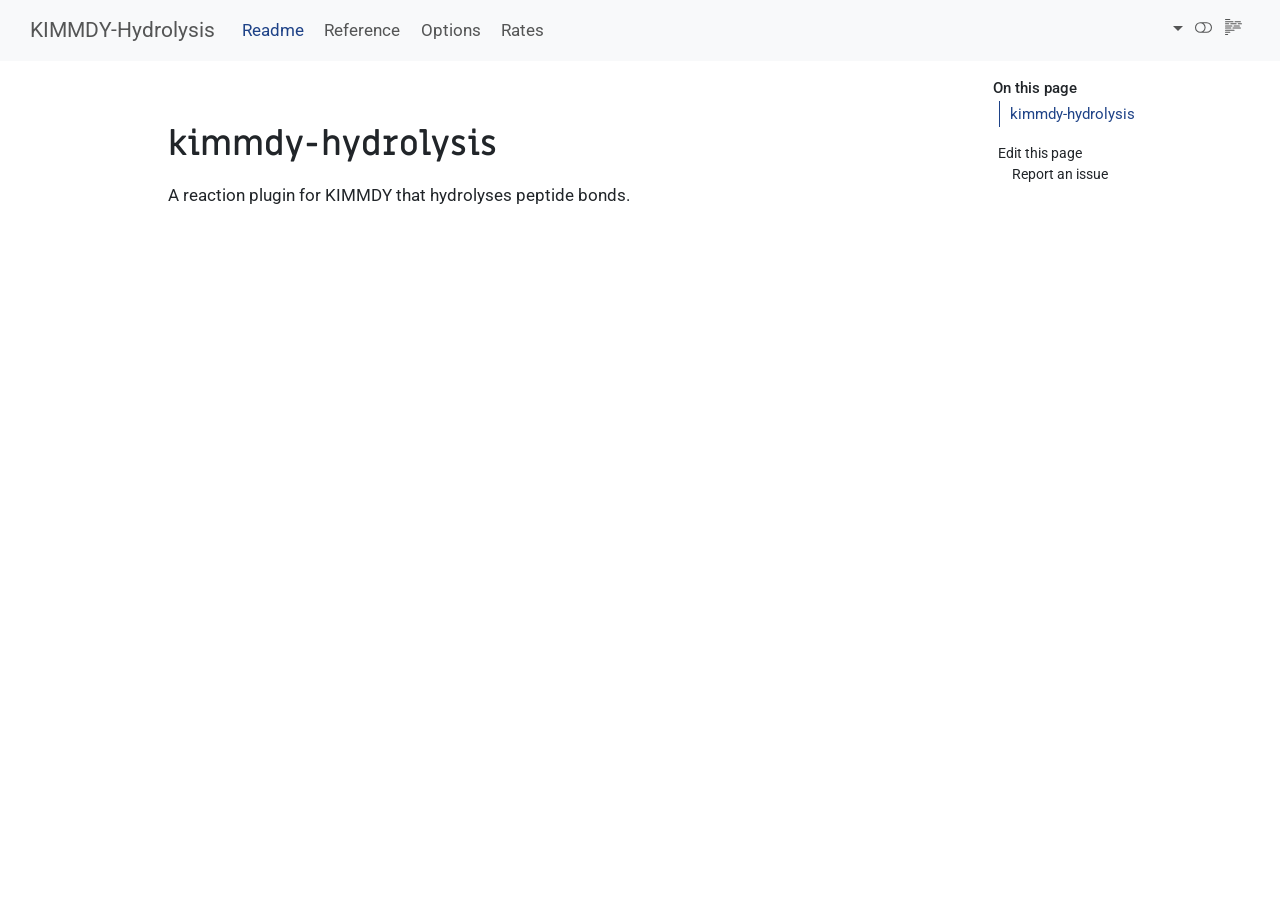
==== docs/index.html @ 0c81fad1 "pypi setup" ====
<!DOCTYPE html>
<html xmlns="http://www.w3.org/1999/xhtml" lang="en" xml:lang="en"><head>

<meta charset="utf-8">
<meta name="generator" content="quarto-1.6.40">

<meta name="viewport" content="width=device-width, initial-scale=1.0, user-scalable=yes">


<title>KIMMDY-Hydrolysis</title>
<style>
code{white-space: pre-wrap;}
span.smallcaps{font-variant: small-caps;}
div.columns{display: flex; gap: min(4vw, 1.5em);}
div.column{flex: auto; overflow-x: auto;}
div.hanging-indent{margin-left: 1.5em; text-indent: -1.5em;}
ul.task-list{list-style: none;}
ul.task-list li input[type="checkbox"] {
  width: 0.8em;
  margin: 0 0.8em 0.2em -1em; /* quarto-specific, see https://github.com/quarto-dev/quarto-cli/issues/4556 */ 
  vertical-align: middle;
}
</style>


<script src="site_libs/quarto-nav/quarto-nav.js"></script>
<script src="site_libs/quarto-nav/headroom.min.js"></script>
<script src="site_libs/clipboard/clipboard.min.js"></script>
<script src="site_libs/quarto-search/autocomplete.umd.js"></script>
<script src="site_libs/quarto-search/fuse.min.js"></script>
<script src="site_libs/quarto-search/quarto-search.js"></script>
<meta name="quarto:offset" content="./">
<script src="site_libs/quarto-html/quarto.js"></script>
<script src="site_libs/quarto-html/popper.min.js"></script>
<script src="site_libs/quarto-html/tippy.umd.min.js"></script>
<script src="site_libs/quarto-html/anchor.min.js"></script>
<link href="site_libs/quarto-html/tippy.css" rel="stylesheet">
<link href="site_libs/quarto-html/quarto-syntax-highlighting-a431cea1ffaaabcd90937e29fb45e5e3.css" rel="stylesheet" class="quarto-color-scheme" id="quarto-text-highlighting-styles">
<link href="site_libs/quarto-html/quarto-syntax-highlighting-dark-ce50903b3b6785dcce4eeea31421b3d7.css" rel="prefetch" class="quarto-color-scheme quarto-color-alternate" id="quarto-text-highlighting-styles">
<script src="site_libs/bootstrap/bootstrap.min.js"></script>
<link href="site_libs/bootstrap/bootstrap-icons.css" rel="stylesheet">
<link href="site_libs/bootstrap/bootstrap-7d01740909c13c6217a87009a251226c.min.css" rel="stylesheet" append-hash="true" class="quarto-color-scheme" id="quarto-bootstrap" data-mode="light">
<link href="site_libs/bootstrap/bootstrap-dark-aaa499893ec24c1a8121fe29cf95b024.min.css" rel="prefetch" append-hash="true" class="quarto-color-scheme quarto-color-alternate" id="quarto-bootstrap" data-mode="dark">
<script id="quarto-search-options" type="application/json">{
  "location": "navbar",
  "copy-button": false,
  "collapse-after": 3,
  "panel-placement": "end",
  "type": "overlay",
  "limit": 50,
  "keyboard-shortcut": [
    "f",
    "/",
    "s"
  ],
  "show-item-context": false,
  "language": {
    "search-no-results-text": "No results",
    "search-matching-documents-text": "matching documents",
    "search-copy-link-title": "Copy link to search",
    "search-hide-matches-text": "Hide additional matches",
    "search-more-match-text": "more match in this document",
    "search-more-matches-text": "more matches in this document",
    "search-clear-button-title": "Clear",
    "search-text-placeholder": "",
    "search-detached-cancel-button-title": "Cancel",
    "search-submit-button-title": "Submit",
    "search-label": "Search"
  }
}</script>


</head>

<body class="nav-fixed">

<div id="quarto-search-results"></div>
  <header id="quarto-header" class="headroom fixed-top">
    <nav class="navbar navbar-expand-lg " data-bs-theme="dark">
      <div class="navbar-container container-fluid">
      <div class="navbar-brand-container mx-auto">
    <a class="navbar-brand" href="./index.html">
    <span class="navbar-title">KIMMDY-Hydrolysis</span>
    </a>
  </div>
            <div id="quarto-search" class="" title="Search"></div>
          <button class="navbar-toggler" type="button" data-bs-toggle="collapse" data-bs-target="#navbarCollapse" aria-controls="navbarCollapse" role="menu" aria-expanded="false" aria-label="Toggle navigation" onclick="if (window.quartoToggleHeadroom) { window.quartoToggleHeadroom(); }">
  <span class="navbar-toggler-icon"></span>
</button>
          <div class="collapse navbar-collapse" id="navbarCollapse">
            <ul class="navbar-nav navbar-nav-scroll me-auto">
  <li class="nav-item">
    <a class="nav-link active" href="./index.html" aria-current="page"> 
<span class="menu-text">Readme</span></a>
  </li>  
  <li class="nav-item">
    <a class="nav-link" href="./_reference/index.html"> 
<span class="menu-text">Reference</span></a>
  </li>  
  <li class="nav-item">
    <a class="nav-link" href="./config.html"> 
<span class="menu-text">Options</span></a>
  </li>  
  <li class="nav-item">
    <a class="nav-link" href="./rates.html"> 
<span class="menu-text">Rates</span></a>
  </li>  
</ul>
          </div> <!-- /navcollapse -->
            <div class="quarto-navbar-tools tools-wide">
    <div class="dropdown">
      <a href="" title="" id="quarto-navigation-tool-dropdown-0" class="quarto-navigation-tool dropdown-toggle px-1" data-bs-toggle="dropdown" aria-expanded="false" role="link" aria-label=""><i class="bi bi-github"></i></a>
      <ul class="dropdown-menu" aria-labelledby="quarto-navigation-tool-dropdown-0">
          <li>
            <a class="dropdown-item quarto-navbar-tools-item" href="https://github.com/graeter-group/kimmdy-hydrolysis">
            Source Code
            </a>
          </li>
          <li>
            <a class="dropdown-item quarto-navbar-tools-item" href="https://github.com/graeter-group/kimmdy-hydrolysis/issues/new">
            Report a Bug
            </a>
          </li>
      </ul>
    </div>
  <a href="" class="quarto-color-scheme-toggle quarto-navigation-tool  px-1" onclick="window.quartoToggleColorScheme(); return false;" title="Toggle dark mode"><i class="bi"></i></a>
  <a href="" class="quarto-reader-toggle quarto-navigation-tool px-1" onclick="window.quartoToggleReader(); return false;" title="Toggle reader mode">
  <div class="quarto-reader-toggle-btn">
  <i class="bi"></i>
  </div>
</a>
</div>
      </div> <!-- /container-fluid -->
    </nav>
</header>
<!-- content -->
<div id="quarto-content" class="quarto-container page-columns page-rows-contents page-layout-article page-navbar">
<!-- sidebar -->
<!-- margin-sidebar -->
    <div id="quarto-margin-sidebar" class="sidebar margin-sidebar">
        <nav id="TOC" role="doc-toc" class="toc-active" data-toc-expanded="99">
    <h2 id="toc-title">On this page</h2>
   
  <ul>
  <li><a href="#kimmdy-hydrolysis" id="toc-kimmdy-hydrolysis" class="nav-link active" data-scroll-target="#kimmdy-hydrolysis">kimmdy-hydrolysis</a></li>
  </ul>
<div class="toc-actions"><ul><li><a href="https://github.com/graeter-group/kimmdy-hydrolysis/edit/main/index.qmd" class="toc-action"><i class="bi bi-github"></i>Edit this page</a></li><li><a href="https://github.com/graeter-group/kimmdy-hydrolysis/issues/new" class="toc-action"><i class="bi empty"></i>Report an issue</a></li></ul></div></nav>
    </div>
<!-- main -->
<main class="content" id="quarto-document-content"><header id="title-block-header" class="quarto-title-block"></header>




<section id="kimmdy-hydrolysis" class="level1">
<h1>kimmdy-hydrolysis</h1>
<p>A reaction plugin for KIMMDY that hydrolyses peptide bonds.</p>


</section>

<a onclick="window.scrollTo(0, 0); return false;" role="button" id="quarto-back-to-top"><i class="bi bi-arrow-up"></i> Back to top</a></main> <!-- /main -->
<script id="quarto-html-after-body" type="application/javascript">
window.document.addEventListener("DOMContentLoaded", function (event) {
  const toggleBodyColorMode = (bsSheetEl) => {
    const mode = bsSheetEl.getAttribute("data-mode");
    const bodyEl = window.document.querySelector("body");
    if (mode === "dark") {
      bodyEl.classList.add("quarto-dark");
      bodyEl.classList.remove("quarto-light");
    } else {
      bodyEl.classList.add("quarto-light");
      bodyEl.classList.remove("quarto-dark");
    }
  }
  const toggleBodyColorPrimary = () => {
    const bsSheetEl = window.document.querySelector("link#quarto-bootstrap");
    if (bsSheetEl) {
      toggleBodyColorMode(bsSheetEl);
    }
  }
  toggleBodyColorPrimary();  
  const disableStylesheet = (stylesheets) => {
    for (let i=0; i < stylesheets.length; i++) {
      const stylesheet = stylesheets[i];
      stylesheet.rel = 'prefetch';
    }
  }
  const enableStylesheet = (stylesheets) => {
    for (let i=0; i < stylesheets.length; i++) {
      const stylesheet = stylesheets[i];
      stylesheet.rel = 'stylesheet';
    }
  }
  const manageTransitions = (selector, allowTransitions) => {
    const els = window.document.querySelectorAll(selector);
    for (let i=0; i < els.length; i++) {
      const el = els[i];
      if (allowTransitions) {
        el.classList.remove('notransition');
      } else {
        el.classList.add('notransition');
      }
    }
  }
  const toggleGiscusIfUsed = (isAlternate, darkModeDefault) => {
    const baseTheme = document.querySelector('#giscus-base-theme')?.value ?? 'light';
    const alternateTheme = document.querySelector('#giscus-alt-theme')?.value ?? 'dark';
    let newTheme = '';
    if(darkModeDefault) {
      newTheme = isAlternate ? baseTheme : alternateTheme;
    } else {
      newTheme = isAlternate ? alternateTheme : baseTheme;
    }
    const changeGiscusTheme = () => {
      // From: https://github.com/giscus/giscus/issues/336
      const sendMessage = (message) => {
        const iframe = document.querySelector('iframe.giscus-frame');
        if (!iframe) return;
        iframe.contentWindow.postMessage({ giscus: message }, 'https://giscus.app');
      }
      sendMessage({
        setConfig: {
          theme: newTheme
        }
      });
    }
    const isGiscussLoaded = window.document.querySelector('iframe.giscus-frame') !== null;
    if (isGiscussLoaded) {
      changeGiscusTheme();
    }
  }
  const toggleColorMode = (alternate) => {
    // Switch the stylesheets
    const alternateStylesheets = window.document.querySelectorAll('link.quarto-color-scheme.quarto-color-alternate');
    manageTransitions('#quarto-margin-sidebar .nav-link', false);
    if (alternate) {
      enableStylesheet(alternateStylesheets);
      for (const sheetNode of alternateStylesheets) {
        if (sheetNode.id === "quarto-bootstrap") {
          toggleBodyColorMode(sheetNode);
        }
      }
    } else {
      disableStylesheet(alternateStylesheets);
      toggleBodyColorPrimary();
    }
    manageTransitions('#quarto-margin-sidebar .nav-link', true);
    // Switch the toggles
    const toggles = window.document.querySelectorAll('.quarto-color-scheme-toggle');
    for (let i=0; i < toggles.length; i++) {
      const toggle = toggles[i];
      if (toggle) {
        if (alternate) {
          toggle.classList.add("alternate");     
        } else {
          toggle.classList.remove("alternate");
        }
      }
    }
    // Hack to workaround the fact that safari doesn't
    // properly recolor the scrollbar when toggling (#1455)
    if (navigator.userAgent.indexOf('Safari') > 0 && navigator.userAgent.indexOf('Chrome') == -1) {
      manageTransitions("body", false);
      window.scrollTo(0, 1);
      setTimeout(() => {
        window.scrollTo(0, 0);
        manageTransitions("body", true);
      }, 40);  
    }
  }
  const isFileUrl = () => { 
    return window.location.protocol === 'file:';
  }
  const hasAlternateSentinel = () => {  
    let styleSentinel = getColorSchemeSentinel();
    if (styleSentinel !== null) {
      return styleSentinel === "alternate";
    } else {
      return false;
    }
  }
  const setStyleSentinel = (alternate) => {
    const value = alternate ? "alternate" : "default";
    if (!isFileUrl()) {
      window.localStorage.setItem("quarto-color-scheme", value);
    } else {
      localAlternateSentinel = value;
    }
  }
  const getColorSchemeSentinel = () => {
    if (!isFileUrl()) {
      const storageValue = window.localStorage.getItem("quarto-color-scheme");
      return storageValue != null ? storageValue : localAlternateSentinel;
    } else {
      return localAlternateSentinel;
    }
  }
  const darkModeDefault = false;
  let localAlternateSentinel = darkModeDefault ? 'alternate' : 'default';
  // Dark / light mode switch
  window.quartoToggleColorScheme = () => {
    // Read the current dark / light value 
    let toAlternate = !hasAlternateSentinel();
    toggleColorMode(toAlternate);
    setStyleSentinel(toAlternate);
    toggleGiscusIfUsed(toAlternate, darkModeDefault);
  };
  // Ensure there is a toggle, if there isn't float one in the top right
  if (window.document.querySelector('.quarto-color-scheme-toggle') === null) {
    const a = window.document.createElement('a');
    a.classList.add('top-right');
    a.classList.add('quarto-color-scheme-toggle');
    a.href = "";
    a.onclick = function() { try { window.quartoToggleColorScheme(); } catch {} return false; };
    const i = window.document.createElement("i");
    i.classList.add('bi');
    a.appendChild(i);
    window.document.body.appendChild(a);
  }
  // Switch to dark mode if need be
  if (hasAlternateSentinel()) {
    toggleColorMode(true);
  } else {
    toggleColorMode(false);
  }
  const icon = "";
  const anchorJS = new window.AnchorJS();
  anchorJS.options = {
    placement: 'right',
    icon: icon
  };
  anchorJS.add('.anchored');
  const isCodeAnnotation = (el) => {
    for (const clz of el.classList) {
      if (clz.startsWith('code-annotation-')) {                     
        return true;
      }
    }
    return false;
  }
  const onCopySuccess = function(e) {
    // button target
    const button = e.trigger;
    // don't keep focus
    button.blur();
    // flash "checked"
    button.classList.add('code-copy-button-checked');
    var currentTitle = button.getAttribute("title");
    button.setAttribute("title", "Copied!");
    let tooltip;
    if (window.bootstrap) {
      button.setAttribute("data-bs-toggle", "tooltip");
      button.setAttribute("data-bs-placement", "left");
      button.setAttribute("data-bs-title", "Copied!");
      tooltip = new bootstrap.Tooltip(button, 
        { trigger: "manual", 
          customClass: "code-copy-button-tooltip",
          offset: [0, -8]});
      tooltip.show();    
    }
    setTimeout(function() {
      if (tooltip) {
        tooltip.hide();
        button.removeAttribute("data-bs-title");
        button.removeAttribute("data-bs-toggle");
        button.removeAttribute("data-bs-placement");
      }
      button.setAttribute("title", currentTitle);
      button.classList.remove('code-copy-button-checked');
    }, 1000);
    // clear code selection
    e.clearSelection();
  }
  const getTextToCopy = function(trigger) {
      const codeEl = trigger.previousElementSibling.cloneNode(true);
      for (const childEl of codeEl.children) {
        if (isCodeAnnotation(childEl)) {
          childEl.remove();
        }
      }
      return codeEl.innerText;
  }
  const clipboard = new window.ClipboardJS('.code-copy-button:not([data-in-quarto-modal])', {
    text: getTextToCopy
  });
  clipboard.on('success', onCopySuccess);
  if (window.document.getElementById('quarto-embedded-source-code-modal')) {
    const clipboardModal = new window.ClipboardJS('.code-copy-button[data-in-quarto-modal]', {
      text: getTextToCopy,
      container: window.document.getElementById('quarto-embedded-source-code-modal')
    });
    clipboardModal.on('success', onCopySuccess);
  }
    var localhostRegex = new RegExp(/^(?:http|https):\/\/localhost\:?[0-9]*\//);
    var mailtoRegex = new RegExp(/^mailto:/);
      var filterRegex = new RegExp("http:\/\/graeter-group\.github\.io\/kimmdy-hydrolysis");
    var isInternal = (href) => {
        return filterRegex.test(href) || localhostRegex.test(href) || mailtoRegex.test(href);
    }
    // Inspect non-navigation links and adorn them if external
 	var links = window.document.querySelectorAll('a[href]:not(.nav-link):not(.navbar-brand):not(.toc-action):not(.sidebar-link):not(.sidebar-item-toggle):not(.pagination-link):not(.no-external):not([aria-hidden]):not(.dropdown-item):not(.quarto-navigation-tool):not(.about-link)');
    for (var i=0; i<links.length; i++) {
      const link = links[i];
      if (!isInternal(link.href)) {
        // undo the damage that might have been done by quarto-nav.js in the case of
        // links that we want to consider external
        if (link.dataset.originalHref !== undefined) {
          link.href = link.dataset.originalHref;
        }
      }
    }
  function tippyHover(el, contentFn, onTriggerFn, onUntriggerFn) {
    const config = {
      allowHTML: true,
      maxWidth: 500,
      delay: 100,
      arrow: false,
      appendTo: function(el) {
          return el.parentElement;
      },
      interactive: true,
      interactiveBorder: 10,
      theme: 'quarto',
      placement: 'bottom-start',
    };
    if (contentFn) {
      config.content = contentFn;
    }
    if (onTriggerFn) {
      config.onTrigger = onTriggerFn;
    }
    if (onUntriggerFn) {
      config.onUntrigger = onUntriggerFn;
    }
    window.tippy(el, config); 
  }
  const noterefs = window.document.querySelectorAll('a[role="doc-noteref"]');
  for (var i=0; i<noterefs.length; i++) {
    const ref = noterefs[i];
    tippyHover(ref, function() {
      // use id or data attribute instead here
      let href = ref.getAttribute('data-footnote-href') || ref.getAttribute('href');
      try { href = new URL(href).hash; } catch {}
      const id = href.replace(/^#\/?/, "");
      const note = window.document.getElementById(id);
      if (note) {
        return note.innerHTML;
      } else {
        return "";
      }
    });
  }
  const xrefs = window.document.querySelectorAll('a.quarto-xref');
  const processXRef = (id, note) => {
    // Strip column container classes
    const stripColumnClz = (el) => {
      el.classList.remove("page-full", "page-columns");
      if (el.children) {
        for (const child of el.children) {
          stripColumnClz(child);
        }
      }
    }
    stripColumnClz(note)
    if (id === null || id.startsWith('sec-')) {
      // Special case sections, only their first couple elements
      const container = document.createElement("div");
      if (note.children && note.children.length > 2) {
        container.appendChild(note.children[0].cloneNode(true));
        for (let i = 1; i < note.children.length; i++) {
          const child = note.children[i];
          if (child.tagName === "P" && child.innerText === "") {
            continue;
          } else {
            container.appendChild(child.cloneNode(true));
            break;
          }
        }
        if (window.Quarto?.typesetMath) {
          window.Quarto.typesetMath(container);
        }
        return container.innerHTML
      } else {
        if (window.Quarto?.typesetMath) {
          window.Quarto.typesetMath(note);
        }
        return note.innerHTML;
      }
    } else {
      // Remove any anchor links if they are present
      const anchorLink = note.querySelector('a.anchorjs-link');
      if (anchorLink) {
        anchorLink.remove();
      }
      if (window.Quarto?.typesetMath) {
        window.Quarto.typesetMath(note);
      }
      if (note.classList.contains("callout")) {
        return note.outerHTML;
      } else {
        return note.innerHTML;
      }
    }
  }
  for (var i=0; i<xrefs.length; i++) {
    const xref = xrefs[i];
    tippyHover(xref, undefined, function(instance) {
      instance.disable();
      let url = xref.getAttribute('href');
      let hash = undefined; 
      if (url.startsWith('#')) {
        hash = url;
      } else {
        try { hash = new URL(url).hash; } catch {}
      }
      if (hash) {
        const id = hash.replace(/^#\/?/, "");
        const note = window.document.getElementById(id);
        if (note !== null) {
          try {
            const html = processXRef(id, note.cloneNode(true));
            instance.setContent(html);
          } finally {
            instance.enable();
            instance.show();
          }
        } else {
          // See if we can fetch this
          fetch(url.split('#')[0])
          .then(res => res.text())
          .then(html => {
            const parser = new DOMParser();
            const htmlDoc = parser.parseFromString(html, "text/html");
            const note = htmlDoc.getElementById(id);
            if (note !== null) {
              const html = processXRef(id, note);
              instance.setContent(html);
            } 
          }).finally(() => {
            instance.enable();
            instance.show();
          });
        }
      } else {
        // See if we can fetch a full url (with no hash to target)
        // This is a special case and we should probably do some content thinning / targeting
        fetch(url)
        .then(res => res.text())
        .then(html => {
          const parser = new DOMParser();
          const htmlDoc = parser.parseFromString(html, "text/html");
          const note = htmlDoc.querySelector('main.content');
          if (note !== null) {
            // This should only happen for chapter cross references
            // (since there is no id in the URL)
            // remove the first header
            if (note.children.length > 0 && note.children[0].tagName === "HEADER") {
              note.children[0].remove();
            }
            const html = processXRef(null, note);
            instance.setContent(html);
          } 
        }).finally(() => {
          instance.enable();
          instance.show();
        });
      }
    }, function(instance) {
    });
  }
      let selectedAnnoteEl;
      const selectorForAnnotation = ( cell, annotation) => {
        let cellAttr = 'data-code-cell="' + cell + '"';
        let lineAttr = 'data-code-annotation="' +  annotation + '"';
        const selector = 'span[' + cellAttr + '][' + lineAttr + ']';
        return selector;
      }
      const selectCodeLines = (annoteEl) => {
        const doc = window.document;
        const targetCell = annoteEl.getAttribute("data-target-cell");
        const targetAnnotation = annoteEl.getAttribute("data-target-annotation");
        const annoteSpan = window.document.querySelector(selectorForAnnotation(targetCell, targetAnnotation));
        const lines = annoteSpan.getAttribute("data-code-lines").split(",");
        const lineIds = lines.map((line) => {
          return targetCell + "-" + line;
        })
        let top = null;
        let height = null;
        let parent = null;
        if (lineIds.length > 0) {
            //compute the position of the single el (top and bottom and make a div)
            const el = window.document.getElementById(lineIds[0]);
            top = el.offsetTop;
            height = el.offsetHeight;
            parent = el.parentElement.parentElement;
          if (lineIds.length > 1) {
            const lastEl = window.document.getElementById(lineIds[lineIds.length - 1]);
            const bottom = lastEl.offsetTop + lastEl.offsetHeight;
            height = bottom - top;
          }
          if (top !== null && height !== null && parent !== null) {
            // cook up a div (if necessary) and position it 
            let div = window.document.getElementById("code-annotation-line-highlight");
            if (div === null) {
              div = window.document.createElement("div");
              div.setAttribute("id", "code-annotation-line-highlight");
              div.style.position = 'absolute';
              parent.appendChild(div);
            }
            div.style.top = top - 2 + "px";
            div.style.height = height + 4 + "px";
            div.style.left = 0;
            let gutterDiv = window.document.getElementById("code-annotation-line-highlight-gutter");
            if (gutterDiv === null) {
              gutterDiv = window.document.createElement("div");
              gutterDiv.setAttribute("id", "code-annotation-line-highlight-gutter");
              gutterDiv.style.position = 'absolute';
              const codeCell = window.document.getElementById(targetCell);
              const gutter = codeCell.querySelector('.code-annotation-gutter');
              gutter.appendChild(gutterDiv);
            }
            gutterDiv.style.top = top - 2 + "px";
            gutterDiv.style.height = height + 4 + "px";
          }
          selectedAnnoteEl = annoteEl;
        }
      };
      const unselectCodeLines = () => {
        const elementsIds = ["code-annotation-line-highlight", "code-annotation-line-highlight-gutter"];
        elementsIds.forEach((elId) => {
          const div = window.document.getElementById(elId);
          if (div) {
            div.remove();
          }
        });
        selectedAnnoteEl = undefined;
      };
        // Handle positioning of the toggle
    window.addEventListener(
      "resize",
      throttle(() => {
        elRect = undefined;
        if (selectedAnnoteEl) {
          selectCodeLines(selectedAnnoteEl);
        }
      }, 10)
    );
    function throttle(fn, ms) {
    let throttle = false;
    let timer;
      return (...args) => {
        if(!throttle) { // first call gets through
            fn.apply(this, args);
            throttle = true;
        } else { // all the others get throttled
            if(timer) clearTimeout(timer); // cancel #2
            timer = setTimeout(() => {
              fn.apply(this, args);
              timer = throttle = false;
            }, ms);
        }
      };
    }
      // Attach click handler to the DT
      const annoteDls = window.document.querySelectorAll('dt[data-target-cell]');
      for (const annoteDlNode of annoteDls) {
        annoteDlNode.addEventListener('click', (event) => {
          const clickedEl = event.target;
          if (clickedEl !== selectedAnnoteEl) {
            unselectCodeLines();
            const activeEl = window.document.querySelector('dt[data-target-cell].code-annotation-active');
            if (activeEl) {
              activeEl.classList.remove('code-annotation-active');
            }
            selectCodeLines(clickedEl);
            clickedEl.classList.add('code-annotation-active');
          } else {
            // Unselect the line
            unselectCodeLines();
            clickedEl.classList.remove('code-annotation-active');
          }
        });
      }
  const findCites = (el) => {
    const parentEl = el.parentElement;
    if (parentEl) {
      const cites = parentEl.dataset.cites;
      if (cites) {
        return {
          el,
          cites: cites.split(' ')
        };
      } else {
        return findCites(el.parentElement)
      }
    } else {
      return undefined;
    }
  };
  var bibliorefs = window.document.querySelectorAll('a[role="doc-biblioref"]');
  for (var i=0; i<bibliorefs.length; i++) {
    const ref = bibliorefs[i];
    const citeInfo = findCites(ref);
    if (citeInfo) {
      tippyHover(citeInfo.el, function() {
        var popup = window.document.createElement('div');
        citeInfo.cites.forEach(function(cite) {
          var citeDiv = window.document.createElement('div');
          citeDiv.classList.add('hanging-indent');
          citeDiv.classList.add('csl-entry');
          var biblioDiv = window.document.getElementById('ref-' + cite);
          if (biblioDiv) {
            citeDiv.innerHTML = biblioDiv.innerHTML;
          }
          popup.appendChild(citeDiv);
        });
        return popup.innerHTML;
      });
    }
  }
});
</script>
</div> <!-- /content -->




<footer class="footer"><div class="nav-footer"><div class="nav-footer-center"><div class="toc-actions d-sm-block d-md-none"><ul><li><a href="https://github.com/graeter-group/kimmdy-hydrolysis/edit/main/index.qmd" class="toc-action"><i class="bi bi-github"></i>Edit this page</a></li><li><a href="https://github.com/graeter-group/kimmdy-hydrolysis/issues/new" class="toc-action"><i class="bi empty"></i>Report an issue</a></li></ul></div></div></div></footer></body></html>
---- docs/site_libs/quarto-html/tippy.css ----
.tippy-box[data-animation=fade][data-state=hidden]{opacity:0}[data-tippy-root]{max-width:calc(100vw - 10px)}.tippy-box{position:relative;background-color:#333;color:#fff;border-radius:4px;font-size:14px;line-height:1.4;white-space:normal;outline:0;transition-property:transform,visibility,opacity}.tippy-box[data-placement^=top]>.tippy-arrow{bottom:0}.tippy-box[data-placement^=top]>.tippy-arrow:before{bottom:-7px;left:0;border-width:8px 8px 0;border-top-color:initial;transform-origin:center top}.tippy-box[data-placement^=bottom]>.tippy-arrow{top:0}.tippy-box[data-placement^=bottom]>.tippy-arrow:before{top:-7px;left:0;border-width:0 8px 8px;border-bottom-color:initial;transform-origin:center bottom}.tippy-box[data-placement^=left]>.tippy-arrow{right:0}.tippy-box[data-placement^=left]>.tippy-arrow:before{border-width:8px 0 8px 8px;border-left-color:initial;right:-7px;transform-origin:center left}.tippy-box[data-placement^=right]>.tippy-arrow{left:0}.tippy-box[data-placement^=right]>.tippy-arrow:before{left:-7px;border-width:8px 8px 8px 0;border-right-color:initial;transform-origin:center right}.tippy-box[data-inertia][data-state=visible]{transition-timing-function:cubic-bezier(.54,1.5,.38,1.11)}.tippy-arrow{width:16px;height:16px;color:#333}.tippy-arrow:before{content:"";position:absolute;border-color:transparent;border-style:solid}.tippy-content{position:relative;padding:5px 9px;z-index:1}
---- docs/site_libs/quarto-html/quarto-syntax-highlighting-a431cea1ffaaabcd90937e29fb45e5e3.css ----
/* quarto syntax highlight colors */
:root {
  --quarto-hl-ot-color: #003B4F;
  --quarto-hl-at-color: #657422;
  --quarto-hl-ss-color: #20794D;
  --quarto-hl-an-color: #5E5E5E;
  --quarto-hl-fu-color: #4758AB;
  --quarto-hl-st-color: #20794D;
  --quarto-hl-cf-color: #003B4F;
  --quarto-hl-op-color: #5E5E5E;
  --quarto-hl-er-color: #AD0000;
  --quarto-hl-bn-color: #AD0000;
  --quarto-hl-al-color: #AD0000;
  --quarto-hl-va-color: #111111;
  --quarto-hl-bu-color: inherit;
  --quarto-hl-ex-color: inherit;
  --quarto-hl-pp-color: #AD0000;
  --quarto-hl-in-color: #5E5E5E;
  --quarto-hl-vs-color: #20794D;
  --quarto-hl-wa-color: #5E5E5E;
  --quarto-hl-do-color: #5E5E5E;
  --quarto-hl-im-color: #00769E;
  --quarto-hl-ch-color: #20794D;
  --quarto-hl-dt-color: #AD0000;
  --quarto-hl-fl-color: #AD0000;
  --quarto-hl-co-color: #5E5E5E;
  --quarto-hl-cv-color: #5E5E5E;
  --quarto-hl-cn-color: #8f5902;
  --quarto-hl-sc-color: #5E5E5E;
  --quarto-hl-dv-color: #AD0000;
  --quarto-hl-kw-color: #003B4F;
}

/* other quarto variables */
:root {
  --quarto-font-monospace: "Fira Mono", Menlo, Consolas, monospace;
}

pre > code.sourceCode > span {
  color: #003B4F;
}

code span {
  color: #003B4F;
}

code.sourceCode > span {
  color: #003B4F;
}

div.sourceCode,
div.sourceCode pre.sourceCode {
  color: #003B4F;
}

code span.ot {
  color: #003B4F;
  font-style: inherit;
}

code span.at {
  color: #657422;
  font-style: inherit;
}

code span.ss {
  color: #20794D;
  font-style: inherit;
}

code span.an {
  color: #5E5E5E;
  font-style: inherit;
}

code span.fu {
  color: #4758AB;
  font-style: inherit;
}

code span.st {
  color: #20794D;
  font-style: inherit;
}

code span.cf {
  color: #003B4F;
  font-weight: bold;
  font-style: inherit;
}

code span.op {
  color: #5E5E5E;
  font-style: inherit;
}

code span.er {
  color: #AD0000;
  font-style: inherit;
}

code span.bn {
  color: #AD0000;
  font-style: inherit;
}

code span.al {
  color: #AD0000;
  font-style: inherit;
}

code span.va {
  color: #111111;
  font-style: inherit;
}

code span.bu {
  font-style: inherit;
}

code span.ex {
  font-style: inherit;
}

code span.pp {
  color: #AD0000;
  font-style: inherit;
}

code span.in {
  color: #5E5E5E;
  font-style: inherit;
}

code span.vs {
  color: #20794D;
  font-style: inherit;
}

code span.wa {
  color: #5E5E5E;
  font-style: italic;
}

code span.do {
  color: #5E5E5E;
  font-style: italic;
}

code span.im {
  color: #00769E;
  font-style: inherit;
}

code span.ch {
  color: #20794D;
  font-style: inherit;
}

code span.dt {
  color: #AD0000;
  font-style: inherit;
}

code span.fl {
  color: #AD0000;
  font-style: inherit;
}

code span.co {
  color: #5E5E5E;
  font-style: inherit;
}

code span.cv {
  color: #5E5E5E;
  font-style: italic;
}

code span.cn {
  color: #8f5902;
  font-style: inherit;
}

code span.sc {
  color: #5E5E5E;
  font-style: inherit;
}

code span.dv {
  color: #AD0000;
  font-style: inherit;
}

code span.kw {
  color: #003B4F;
  font-weight: bold;
  font-style: inherit;
}

.prevent-inlining {
  content: "</";
}

/*# sourceMappingURL=93c490a75d8dfde6e2aedfcc4a9f1259.css.map */
---- docs/site_libs/quarto-html/quarto-syntax-highlighting-dark-ce50903b3b6785dcce4eeea31421b3d7.css ----
/* quarto syntax highlight colors */
:root {
  --quarto-hl-al-color: #f07178;
  --quarto-hl-an-color: #d4d0ab;
  --quarto-hl-at-color: #00e0e0;
  --quarto-hl-bn-color: #d4d0ab;
  --quarto-hl-bu-color: #abe338;
  --quarto-hl-ch-color: #abe338;
  --quarto-hl-co-color: #f8f8f2;
  --quarto-hl-cv-color: #ffd700;
  --quarto-hl-cn-color: #ffd700;
  --quarto-hl-cf-color: #ffa07a;
  --quarto-hl-dt-color: #ffa07a;
  --quarto-hl-dv-color: #d4d0ab;
  --quarto-hl-do-color: #f8f8f2;
  --quarto-hl-er-color: #f07178;
  --quarto-hl-ex-color: #00e0e0;
  --quarto-hl-fl-color: #d4d0ab;
  --quarto-hl-fu-color: #ffa07a;
  --quarto-hl-im-color: #abe338;
  --quarto-hl-in-color: #d4d0ab;
  --quarto-hl-kw-color: #ffa07a;
  --quarto-hl-op-color: #ffa07a;
  --quarto-hl-ot-color: #00e0e0;
  --quarto-hl-pp-color: #dcc6e0;
  --quarto-hl-re-color: #00e0e0;
  --quarto-hl-sc-color: #abe338;
  --quarto-hl-ss-color: #abe338;
  --quarto-hl-st-color: #abe338;
  --quarto-hl-va-color: #00e0e0;
  --quarto-hl-vs-color: #abe338;
  --quarto-hl-wa-color: #dcc6e0;
}

/* other quarto variables */
:root {
  --quarto-font-monospace: "Fira Mono", Menlo, Consolas, monospace;
}

code span.al {
  background-color: #2a0f15;
  font-weight: bold;
  color: #f07178;
}

code span.an {
  color: #d4d0ab;
}

code span.at {
  color: #00e0e0;
}

code span.bn {
  color: #d4d0ab;
}

code span.bu {
  color: #abe338;
}

code span.ch {
  color: #abe338;
}

code span.co {
  font-style: italic;
  color: #f8f8f2;
}

code span.cv {
  color: #ffd700;
}

code span.cn {
  color: #ffd700;
}

code span.cf {
  font-weight: bold;
  color: #ffa07a;
}

code span.dt {
  color: #ffa07a;
}

code span.dv {
  color: #d4d0ab;
}

code span.do {
  color: #f8f8f2;
}

code span.er {
  color: #f07178;
  text-decoration: underline;
}

code span.ex {
  font-weight: bold;
  color: #00e0e0;
}

code span.fl {
  color: #d4d0ab;
}

code span.fu {
  color: #ffa07a;
}

code span.im {
  color: #abe338;
}

code span.in {
  color: #d4d0ab;
}

code span.kw {
  font-weight: bold;
  color: #ffa07a;
}

pre > code.sourceCode > span {
  color: #f8f8f2;
}

code span {
  color: #f8f8f2;
}

code.sourceCode > span {
  color: #f8f8f2;
}

div.sourceCode,
div.sourceCode pre.sourceCode {
  color: #f8f8f2;
}

code span.op {
  color: #ffa07a;
}

code span.ot {
  color: #00e0e0;
}

code span.pp {
  color: #dcc6e0;
}

code span.re {
  background-color: #f8f8f2;
  color: #00e0e0;
}

code span.sc {
  color: #abe338;
}

code span.ss {
  color: #abe338;
}

code span.st {
  color: #abe338;
}

code span.va {
  color: #00e0e0;
}

code span.vs {
  color: #abe338;
}

code span.wa {
  color: #dcc6e0;
}

.prevent-inlining {
  content: "</";
}

/*# sourceMappingURL=f7c56827f785f6c0bbb8fa6d228a9ae6.css.map */
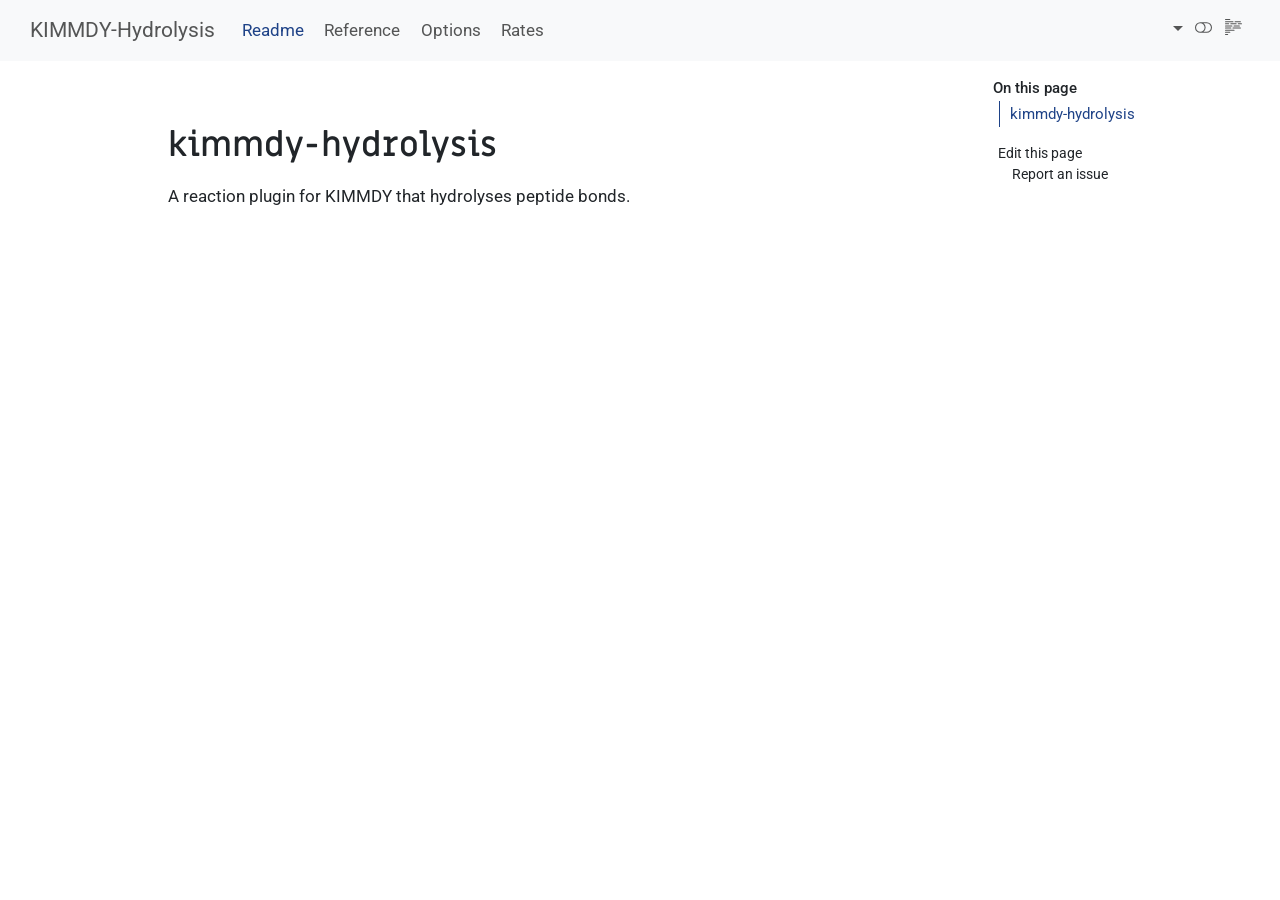
==== commit eb9899ac: "refactor rates functions and render docs" ====
--- a/docs/index.html
+++ b/docs/index.html
@@ -2,7 +2,7 @@
 <html xmlns="http://www.w3.org/1999/xhtml" lang="en" xml:lang="en"><head>
 
 <meta charset="utf-8">
-<meta name="generator" content="quarto-1.6.40">
+<meta name="generator" content="quarto-1.5.57">
 
 <meta name="viewport" content="width=device-width, initial-scale=1.0, user-scalable=yes">
 
@@ -35,12 +35,12 @@
 <script src="site_libs/quarto-html/tippy.umd.min.js"></script>
 <script src="site_libs/quarto-html/anchor.min.js"></script>
 <link href="site_libs/quarto-html/tippy.css" rel="stylesheet">
-<link href="site_libs/quarto-html/quarto-syntax-highlighting-a431cea1ffaaabcd90937e29fb45e5e3.css" rel="stylesheet" class="quarto-color-scheme" id="quarto-text-highlighting-styles">
-<link href="site_libs/quarto-html/quarto-syntax-highlighting-dark-ce50903b3b6785dcce4eeea31421b3d7.css" rel="prefetch" class="quarto-color-scheme quarto-color-alternate" id="quarto-text-highlighting-styles">
+<link href="site_libs/quarto-html/quarto-syntax-highlighting.css" rel="stylesheet" class="quarto-color-scheme" id="quarto-text-highlighting-styles">
+<link href="site_libs/quarto-html/quarto-syntax-highlighting-dark.css" rel="prefetch" class="quarto-color-scheme quarto-color-alternate" id="quarto-text-highlighting-styles">
 <script src="site_libs/bootstrap/bootstrap.min.js"></script>
 <link href="site_libs/bootstrap/bootstrap-icons.css" rel="stylesheet">
-<link href="site_libs/bootstrap/bootstrap-7d01740909c13c6217a87009a251226c.min.css" rel="stylesheet" append-hash="true" class="quarto-color-scheme" id="quarto-bootstrap" data-mode="light">
-<link href="site_libs/bootstrap/bootstrap-dark-aaa499893ec24c1a8121fe29cf95b024.min.css" rel="prefetch" append-hash="true" class="quarto-color-scheme quarto-color-alternate" id="quarto-bootstrap" data-mode="dark">
+<link href="site_libs/bootstrap/bootstrap.min.css" rel="stylesheet" class="quarto-color-scheme" id="quarto-bootstrap" data-mode="light">
+<link href="site_libs/bootstrap/bootstrap-dark.min.css" rel="prefetch" class="quarto-color-scheme quarto-color-alternate" id="quarto-bootstrap" data-mode="dark">
 <script id="quarto-search-options" type="application/json">{
   "location": "navbar",
   "copy-button": false,
@@ -147,7 +147,7 @@
 <div class="toc-actions"><ul><li><a href="https://github.com/graeter-group/kimmdy-hydrolysis/edit/main/index.qmd" class="toc-action"><i class="bi bi-github"></i>Edit this page</a></li><li><a href="https://github.com/graeter-group/kimmdy-hydrolysis/issues/new" class="toc-action"><i class="bi empty"></i>Report an issue</a></li></ul></div></nav>
     </div>
 <!-- main -->
-<main class="content" id="quarto-document-content"><header id="title-block-header" class="quarto-title-block"></header>
+<main class="content" id="quarto-document-content">
 
 
 
@@ -386,6 +386,8 @@
   });
   clipboard.on('success', onCopySuccess);
   if (window.document.getElementById('quarto-embedded-source-code-modal')) {
+    // For code content inside modals, clipBoardJS needs to be initialized with a container option
+    // TODO: Check when it could be a function (https://github.com/zenorocha/clipboard.js/issues/860)
     const clipboardModal = new window.ClipboardJS('.code-copy-button[data-in-quarto-modal]', {
       text: getTextToCopy,
       container: window.document.getElementById('quarto-embedded-source-code-modal')
@@ -496,6 +498,7 @@
       if (window.Quarto?.typesetMath) {
         window.Quarto.typesetMath(note);
       }
+      // TODO in 1.5, we should make sure this works without a callout special case
       if (note.classList.contains("callout")) {
         return note.outerHTML;
       } else {
--- a/docs/site_libs/quarto-html/quarto-syntax-highlighting.css
+++ b/docs/site_libs/quarto-html/quarto-syntax-highlighting.css
@@ -0,0 +1,205 @@
+/* quarto syntax highlight colors */
+:root {
+  --quarto-hl-ot-color: #003B4F;
+  --quarto-hl-at-color: #657422;
+  --quarto-hl-ss-color: #20794D;
+  --quarto-hl-an-color: #5E5E5E;
+  --quarto-hl-fu-color: #4758AB;
+  --quarto-hl-st-color: #20794D;
+  --quarto-hl-cf-color: #003B4F;
+  --quarto-hl-op-color: #5E5E5E;
+  --quarto-hl-er-color: #AD0000;
+  --quarto-hl-bn-color: #AD0000;
+  --quarto-hl-al-color: #AD0000;
+  --quarto-hl-va-color: #111111;
+  --quarto-hl-bu-color: inherit;
+  --quarto-hl-ex-color: inherit;
+  --quarto-hl-pp-color: #AD0000;
+  --quarto-hl-in-color: #5E5E5E;
+  --quarto-hl-vs-color: #20794D;
+  --quarto-hl-wa-color: #5E5E5E;
+  --quarto-hl-do-color: #5E5E5E;
+  --quarto-hl-im-color: #00769E;
+  --quarto-hl-ch-color: #20794D;
+  --quarto-hl-dt-color: #AD0000;
+  --quarto-hl-fl-color: #AD0000;
+  --quarto-hl-co-color: #5E5E5E;
+  --quarto-hl-cv-color: #5E5E5E;
+  --quarto-hl-cn-color: #8f5902;
+  --quarto-hl-sc-color: #5E5E5E;
+  --quarto-hl-dv-color: #AD0000;
+  --quarto-hl-kw-color: #003B4F;
+}
+
+/* other quarto variables */
+:root {
+  --quarto-font-monospace: "Fira Mono", Menlo, Consolas, monospace;
+}
+
+pre > code.sourceCode > span {
+  color: #003B4F;
+}
+
+code span {
+  color: #003B4F;
+}
+
+code.sourceCode > span {
+  color: #003B4F;
+}
+
+div.sourceCode,
+div.sourceCode pre.sourceCode {
+  color: #003B4F;
+}
+
+code span.ot {
+  color: #003B4F;
+  font-style: inherit;
+}
+
+code span.at {
+  color: #657422;
+  font-style: inherit;
+}
+
+code span.ss {
+  color: #20794D;
+  font-style: inherit;
+}
+
+code span.an {
+  color: #5E5E5E;
+  font-style: inherit;
+}
+
+code span.fu {
+  color: #4758AB;
+  font-style: inherit;
+}
+
+code span.st {
+  color: #20794D;
+  font-style: inherit;
+}
+
+code span.cf {
+  color: #003B4F;
+  font-weight: bold;
+  font-style: inherit;
+}
+
+code span.op {
+  color: #5E5E5E;
+  font-style: inherit;
+}
+
+code span.er {
+  color: #AD0000;
+  font-style: inherit;
+}
+
+code span.bn {
+  color: #AD0000;
+  font-style: inherit;
+}
+
+code span.al {
+  color: #AD0000;
+  font-style: inherit;
+}
+
+code span.va {
+  color: #111111;
+  font-style: inherit;
+}
+
+code span.bu {
+  font-style: inherit;
+}
+
+code span.ex {
+  font-style: inherit;
+}
+
+code span.pp {
+  color: #AD0000;
+  font-style: inherit;
+}
+
+code span.in {
+  color: #5E5E5E;
+  font-style: inherit;
+}
+
+code span.vs {
+  color: #20794D;
+  font-style: inherit;
+}
+
+code span.wa {
+  color: #5E5E5E;
+  font-style: italic;
+}
+
+code span.do {
+  color: #5E5E5E;
+  font-style: italic;
+}
+
+code span.im {
+  color: #00769E;
+  font-style: inherit;
+}
+
+code span.ch {
+  color: #20794D;
+  font-style: inherit;
+}
+
+code span.dt {
+  color: #AD0000;
+  font-style: inherit;
+}
+
+code span.fl {
+  color: #AD0000;
+  font-style: inherit;
+}
+
+code span.co {
+  color: #5E5E5E;
+  font-style: inherit;
+}
+
+code span.cv {
+  color: #5E5E5E;
+  font-style: italic;
+}
+
+code span.cn {
+  color: #8f5902;
+  font-style: inherit;
+}
+
+code span.sc {
+  color: #5E5E5E;
+  font-style: inherit;
+}
+
+code span.dv {
+  color: #AD0000;
+  font-style: inherit;
+}
+
+code span.kw {
+  color: #003B4F;
+  font-weight: bold;
+  font-style: inherit;
+}
+
+.prevent-inlining {
+  content: "</";
+}
+
+/*# sourceMappingURL=debc5d5d77c3f9108843748ff7464032.css.map */
--- a/docs/site_libs/quarto-html/quarto-syntax-highlighting-dark.css
+++ b/docs/site_libs/quarto-html/quarto-syntax-highlighting-dark.css
@@ -0,0 +1,189 @@
+/* quarto syntax highlight colors */
+:root {
+  --quarto-hl-al-color: #f07178;
+  --quarto-hl-an-color: #d4d0ab;
+  --quarto-hl-at-color: #00e0e0;
+  --quarto-hl-bn-color: #d4d0ab;
+  --quarto-hl-bu-color: #abe338;
+  --quarto-hl-ch-color: #abe338;
+  --quarto-hl-co-color: #f8f8f2;
+  --quarto-hl-cv-color: #ffd700;
+  --quarto-hl-cn-color: #ffd700;
+  --quarto-hl-cf-color: #ffa07a;
+  --quarto-hl-dt-color: #ffa07a;
+  --quarto-hl-dv-color: #d4d0ab;
+  --quarto-hl-do-color: #f8f8f2;
+  --quarto-hl-er-color: #f07178;
+  --quarto-hl-ex-color: #00e0e0;
+  --quarto-hl-fl-color: #d4d0ab;
+  --quarto-hl-fu-color: #ffa07a;
+  --quarto-hl-im-color: #abe338;
+  --quarto-hl-in-color: #d4d0ab;
+  --quarto-hl-kw-color: #ffa07a;
+  --quarto-hl-op-color: #ffa07a;
+  --quarto-hl-ot-color: #00e0e0;
+  --quarto-hl-pp-color: #dcc6e0;
+  --quarto-hl-re-color: #00e0e0;
+  --quarto-hl-sc-color: #abe338;
+  --quarto-hl-ss-color: #abe338;
+  --quarto-hl-st-color: #abe338;
+  --quarto-hl-va-color: #00e0e0;
+  --quarto-hl-vs-color: #abe338;
+  --quarto-hl-wa-color: #dcc6e0;
+}
+
+/* other quarto variables */
+:root {
+  --quarto-font-monospace: "Fira Mono", Menlo, Consolas, monospace;
+}
+
+code span.al {
+  background-color: #2a0f15;
+  font-weight: bold;
+  color: #f07178;
+}
+
+code span.an {
+  color: #d4d0ab;
+}
+
+code span.at {
+  color: #00e0e0;
+}
+
+code span.bn {
+  color: #d4d0ab;
+}
+
+code span.bu {
+  color: #abe338;
+}
+
+code span.ch {
+  color: #abe338;
+}
+
+code span.co {
+  font-style: italic;
+  color: #f8f8f2;
+}
+
+code span.cv {
+  color: #ffd700;
+}
+
+code span.cn {
+  color: #ffd700;
+}
+
+code span.cf {
+  font-weight: bold;
+  color: #ffa07a;
+}
+
+code span.dt {
+  color: #ffa07a;
+}
+
+code span.dv {
+  color: #d4d0ab;
+}
+
+code span.do {
+  color: #f8f8f2;
+}
+
+code span.er {
+  color: #f07178;
+  text-decoration: underline;
+}
+
+code span.ex {
+  font-weight: bold;
+  color: #00e0e0;
+}
+
+code span.fl {
+  color: #d4d0ab;
+}
+
+code span.fu {
+  color: #ffa07a;
+}
+
+code span.im {
+  color: #abe338;
+}
+
+code span.in {
+  color: #d4d0ab;
+}
+
+code span.kw {
+  font-weight: bold;
+  color: #ffa07a;
+}
+
+pre > code.sourceCode > span {
+  color: #f8f8f2;
+}
+
+code span {
+  color: #f8f8f2;
+}
+
+code.sourceCode > span {
+  color: #f8f8f2;
+}
+
+div.sourceCode,
+div.sourceCode pre.sourceCode {
+  color: #f8f8f2;
+}
+
+code span.op {
+  color: #ffa07a;
+}
+
+code span.ot {
+  color: #00e0e0;
+}
+
+code span.pp {
+  color: #dcc6e0;
+}
+
+code span.re {
+  background-color: #f8f8f2;
+  color: #00e0e0;
+}
+
+code span.sc {
+  color: #abe338;
+}
+
+code span.ss {
+  color: #abe338;
+}
+
+code span.st {
+  color: #abe338;
+}
+
+code span.va {
+  color: #00e0e0;
+}
+
+code span.vs {
+  color: #abe338;
+}
+
+code span.wa {
+  color: #dcc6e0;
+}
+
+.prevent-inlining {
+  content: "</";
+}
+
+/*# sourceMappingURL=935a306eefa94366c21e1a970dddb765.css.map */
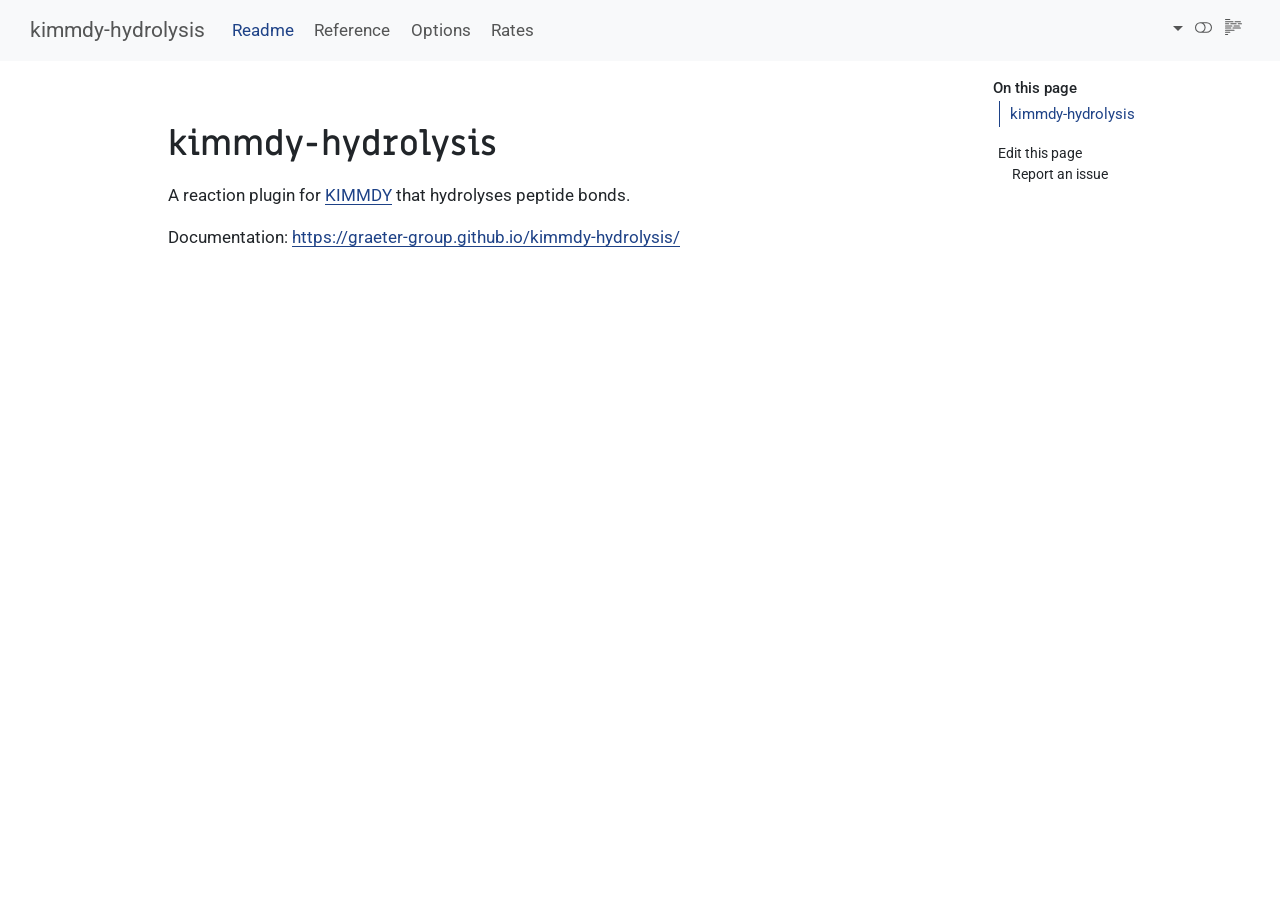
==== commit 2dcf682a: "chore(docs): render docs" ====
--- a/docs/index.html
+++ b/docs/index.html
@@ -2,12 +2,12 @@
 <html xmlns="http://www.w3.org/1999/xhtml" lang="en" xml:lang="en"><head>
 
 <meta charset="utf-8">
-<meta name="generator" content="quarto-1.5.57">
+<meta name="generator" content="quarto-1.6.42">
 
 <meta name="viewport" content="width=device-width, initial-scale=1.0, user-scalable=yes">
 
 
-<title>KIMMDY-Hydrolysis</title>
+<title>kimmdy-hydrolysis</title>
 <style>
 code{white-space: pre-wrap;}
 span.smallcaps{font-variant: small-caps;}
@@ -35,12 +35,12 @@
 <script src="site_libs/quarto-html/tippy.umd.min.js"></script>
 <script src="site_libs/quarto-html/anchor.min.js"></script>
 <link href="site_libs/quarto-html/tippy.css" rel="stylesheet">
-<link href="site_libs/quarto-html/quarto-syntax-highlighting.css" rel="stylesheet" class="quarto-color-scheme" id="quarto-text-highlighting-styles">
-<link href="site_libs/quarto-html/quarto-syntax-highlighting-dark.css" rel="prefetch" class="quarto-color-scheme quarto-color-alternate" id="quarto-text-highlighting-styles">
+<link href="site_libs/quarto-html/quarto-syntax-highlighting-649006838881f309ffb49f5ec82d7af6.css" rel="stylesheet" class="quarto-color-scheme" id="quarto-text-highlighting-styles">
+<link href="site_libs/quarto-html/quarto-syntax-highlighting-dark-42a732b0e032c2683810a815e6a6abd1.css" rel="prefetch" class="quarto-color-scheme quarto-color-alternate" id="quarto-text-highlighting-styles">
 <script src="site_libs/bootstrap/bootstrap.min.js"></script>
 <link href="site_libs/bootstrap/bootstrap-icons.css" rel="stylesheet">
-<link href="site_libs/bootstrap/bootstrap.min.css" rel="stylesheet" class="quarto-color-scheme" id="quarto-bootstrap" data-mode="light">
-<link href="site_libs/bootstrap/bootstrap-dark.min.css" rel="prefetch" class="quarto-color-scheme quarto-color-alternate" id="quarto-bootstrap" data-mode="dark">
+<link href="site_libs/bootstrap/bootstrap-17e9ede908f79e33757d08df07867496.min.css" rel="stylesheet" append-hash="true" class="quarto-color-scheme" id="quarto-bootstrap" data-mode="light">
+<link href="site_libs/bootstrap/bootstrap-dark-364192851d4f5482a62899ba35edb2e5.min.css" rel="prefetch" append-hash="true" class="quarto-color-scheme quarto-color-alternate" id="quarto-bootstrap" data-mode="dark">
 <script id="quarto-search-options" type="application/json">{
   "location": "navbar",
   "copy-button": false,
@@ -80,7 +80,7 @@
       <div class="navbar-container container-fluid">
       <div class="navbar-brand-container mx-auto">
     <a class="navbar-brand" href="./index.html">
-    <span class="navbar-title">KIMMDY-Hydrolysis</span>
+    <span class="navbar-title">kimmdy-hydrolysis</span>
     </a>
   </div>
             <div id="quarto-search" class="" title="Search"></div>
@@ -147,14 +147,15 @@
 <div class="toc-actions"><ul><li><a href="https://github.com/graeter-group/kimmdy-hydrolysis/edit/main/index.qmd" class="toc-action"><i class="bi bi-github"></i>Edit this page</a></li><li><a href="https://github.com/graeter-group/kimmdy-hydrolysis/issues/new" class="toc-action"><i class="bi empty"></i>Report an issue</a></li></ul></div></nav>
     </div>
 <!-- main -->
-<main class="content" id="quarto-document-content">
+<main class="content" id="quarto-document-content"><header id="title-block-header" class="quarto-title-block"></header>
 
 
 
 
 <section id="kimmdy-hydrolysis" class="level1">
 <h1>kimmdy-hydrolysis</h1>
-<p>A reaction plugin for KIMMDY that hydrolyses peptide bonds.</p>
+<p>A reaction plugin for <a href="https://graeter-group.github.io/kimmdy/">KIMMDY</a> that hydrolyses peptide bonds.</p>
+<p>Documentation: <a href="https://graeter-group.github.io/kimmdy-hydrolysis/" class="uri">https://graeter-group.github.io/kimmdy-hydrolysis/</a></p>
 
 
 </section>
@@ -386,8 +387,6 @@
   });
   clipboard.on('success', onCopySuccess);
   if (window.document.getElementById('quarto-embedded-source-code-modal')) {
-    // For code content inside modals, clipBoardJS needs to be initialized with a container option
-    // TODO: Check when it could be a function (https://github.com/zenorocha/clipboard.js/issues/860)
     const clipboardModal = new window.ClipboardJS('.code-copy-button[data-in-quarto-modal]', {
       text: getTextToCopy,
       container: window.document.getElementById('quarto-embedded-source-code-modal')
@@ -498,7 +497,6 @@
       if (window.Quarto?.typesetMath) {
         window.Quarto.typesetMath(note);
       }
-      // TODO in 1.5, we should make sure this works without a callout special case
       if (note.classList.contains("callout")) {
         return note.outerHTML;
       } else {
--- a/docs/site_libs/quarto-html/quarto-syntax-highlighting-649006838881f309ffb49f5ec82d7af6.css
+++ b/docs/site_libs/quarto-html/quarto-syntax-highlighting-649006838881f309ffb49f5ec82d7af6.css
@@ -0,0 +1,205 @@
+/* quarto syntax highlight colors */
+:root {
+  --quarto-hl-ot-color: #003B4F;
+  --quarto-hl-at-color: #657422;
+  --quarto-hl-ss-color: #20794D;
+  --quarto-hl-an-color: #5E5E5E;
+  --quarto-hl-fu-color: #4758AB;
+  --quarto-hl-st-color: #20794D;
+  --quarto-hl-cf-color: #003B4F;
+  --quarto-hl-op-color: #5E5E5E;
+  --quarto-hl-er-color: #AD0000;
+  --quarto-hl-bn-color: #AD0000;
+  --quarto-hl-al-color: #AD0000;
+  --quarto-hl-va-color: #111111;
+  --quarto-hl-bu-color: inherit;
+  --quarto-hl-ex-color: inherit;
+  --quarto-hl-pp-color: #AD0000;
+  --quarto-hl-in-color: #5E5E5E;
+  --quarto-hl-vs-color: #20794D;
+  --quarto-hl-wa-color: #5E5E5E;
+  --quarto-hl-do-color: #5E5E5E;
+  --quarto-hl-im-color: #00769E;
+  --quarto-hl-ch-color: #20794D;
+  --quarto-hl-dt-color: #AD0000;
+  --quarto-hl-fl-color: #AD0000;
+  --quarto-hl-co-color: #5E5E5E;
+  --quarto-hl-cv-color: #5E5E5E;
+  --quarto-hl-cn-color: #8f5902;
+  --quarto-hl-sc-color: #5E5E5E;
+  --quarto-hl-dv-color: #AD0000;
+  --quarto-hl-kw-color: #003B4F;
+}
+
+/* other quarto variables */
+:root {
+  --quarto-font-monospace: "Fira Mono", Menlo, Consolas, monospace;
+}
+
+pre > code.sourceCode > span {
+  color: #003B4F;
+}
+
+code span {
+  color: #003B4F;
+}
+
+code.sourceCode > span {
+  color: #003B4F;
+}
+
+div.sourceCode,
+div.sourceCode pre.sourceCode {
+  color: #003B4F;
+}
+
+code span.ot {
+  color: #003B4F;
+  font-style: inherit;
+}
+
+code span.at {
+  color: #657422;
+  font-style: inherit;
+}
+
+code span.ss {
+  color: #20794D;
+  font-style: inherit;
+}
+
+code span.an {
+  color: #5E5E5E;
+  font-style: inherit;
+}
+
+code span.fu {
+  color: #4758AB;
+  font-style: inherit;
+}
+
+code span.st {
+  color: #20794D;
+  font-style: inherit;
+}
+
+code span.cf {
+  color: #003B4F;
+  font-weight: bold;
+  font-style: inherit;
+}
+
+code span.op {
+  color: #5E5E5E;
+  font-style: inherit;
+}
+
+code span.er {
+  color: #AD0000;
+  font-style: inherit;
+}
+
+code span.bn {
+  color: #AD0000;
+  font-style: inherit;
+}
+
+code span.al {
+  color: #AD0000;
+  font-style: inherit;
+}
+
+code span.va {
+  color: #111111;
+  font-style: inherit;
+}
+
+code span.bu {
+  font-style: inherit;
+}
+
+code span.ex {
+  font-style: inherit;
+}
+
+code span.pp {
+  color: #AD0000;
+  font-style: inherit;
+}
+
+code span.in {
+  color: #5E5E5E;
+  font-style: inherit;
+}
+
+code span.vs {
+  color: #20794D;
+  font-style: inherit;
+}
+
+code span.wa {
+  color: #5E5E5E;
+  font-style: italic;
+}
+
+code span.do {
+  color: #5E5E5E;
+  font-style: italic;
+}
+
+code span.im {
+  color: #00769E;
+  font-style: inherit;
+}
+
+code span.ch {
+  color: #20794D;
+  font-style: inherit;
+}
+
+code span.dt {
+  color: #AD0000;
+  font-style: inherit;
+}
+
+code span.fl {
+  color: #AD0000;
+  font-style: inherit;
+}
+
+code span.co {
+  color: #5E5E5E;
+  font-style: inherit;
+}
+
+code span.cv {
+  color: #5E5E5E;
+  font-style: italic;
+}
+
+code span.cn {
+  color: #8f5902;
+  font-style: inherit;
+}
+
+code span.sc {
+  color: #5E5E5E;
+  font-style: inherit;
+}
+
+code span.dv {
+  color: #AD0000;
+  font-style: inherit;
+}
+
+code span.kw {
+  color: #003B4F;
+  font-weight: bold;
+  font-style: inherit;
+}
+
+.prevent-inlining {
+  content: "</";
+}
+
+/*# sourceMappingURL=1317a475764550df74895ffd87770c0b.css.map */
--- a/docs/site_libs/quarto-html/quarto-syntax-highlighting-dark-42a732b0e032c2683810a815e6a6abd1.css
+++ b/docs/site_libs/quarto-html/quarto-syntax-highlighting-dark-42a732b0e032c2683810a815e6a6abd1.css
@@ -0,0 +1,189 @@
+/* quarto syntax highlight colors */
+:root {
+  --quarto-hl-al-color: #f07178;
+  --quarto-hl-an-color: #d4d0ab;
+  --quarto-hl-at-color: #00e0e0;
+  --quarto-hl-bn-color: #d4d0ab;
+  --quarto-hl-bu-color: #abe338;
+  --quarto-hl-ch-color: #abe338;
+  --quarto-hl-co-color: #f8f8f2;
+  --quarto-hl-cv-color: #ffd700;
+  --quarto-hl-cn-color: #ffd700;
+  --quarto-hl-cf-color: #ffa07a;
+  --quarto-hl-dt-color: #ffa07a;
+  --quarto-hl-dv-color: #d4d0ab;
+  --quarto-hl-do-color: #f8f8f2;
+  --quarto-hl-er-color: #f07178;
+  --quarto-hl-ex-color: #00e0e0;
+  --quarto-hl-fl-color: #d4d0ab;
+  --quarto-hl-fu-color: #ffa07a;
+  --quarto-hl-im-color: #abe338;
+  --quarto-hl-in-color: #d4d0ab;
+  --quarto-hl-kw-color: #ffa07a;
+  --quarto-hl-op-color: #ffa07a;
+  --quarto-hl-ot-color: #00e0e0;
+  --quarto-hl-pp-color: #dcc6e0;
+  --quarto-hl-re-color: #00e0e0;
+  --quarto-hl-sc-color: #abe338;
+  --quarto-hl-ss-color: #abe338;
+  --quarto-hl-st-color: #abe338;
+  --quarto-hl-va-color: #00e0e0;
+  --quarto-hl-vs-color: #abe338;
+  --quarto-hl-wa-color: #dcc6e0;
+}
+
+/* other quarto variables */
+:root {
+  --quarto-font-monospace: "Fira Mono", Menlo, Consolas, monospace;
+}
+
+code span.al {
+  background-color: #2a0f15;
+  font-weight: bold;
+  color: #f07178;
+}
+
+code span.an {
+  color: #d4d0ab;
+}
+
+code span.at {
+  color: #00e0e0;
+}
+
+code span.bn {
+  color: #d4d0ab;
+}
+
+code span.bu {
+  color: #abe338;
+}
+
+code span.ch {
+  color: #abe338;
+}
+
+code span.co {
+  font-style: italic;
+  color: #f8f8f2;
+}
+
+code span.cv {
+  color: #ffd700;
+}
+
+code span.cn {
+  color: #ffd700;
+}
+
+code span.cf {
+  font-weight: bold;
+  color: #ffa07a;
+}
+
+code span.dt {
+  color: #ffa07a;
+}
+
+code span.dv {
+  color: #d4d0ab;
+}
+
+code span.do {
+  color: #f8f8f2;
+}
+
+code span.er {
+  color: #f07178;
+  text-decoration: underline;
+}
+
+code span.ex {
+  font-weight: bold;
+  color: #00e0e0;
+}
+
+code span.fl {
+  color: #d4d0ab;
+}
+
+code span.fu {
+  color: #ffa07a;
+}
+
+code span.im {
+  color: #abe338;
+}
+
+code span.in {
+  color: #d4d0ab;
+}
+
+code span.kw {
+  font-weight: bold;
+  color: #ffa07a;
+}
+
+pre > code.sourceCode > span {
+  color: #f8f8f2;
+}
+
+code span {
+  color: #f8f8f2;
+}
+
+code.sourceCode > span {
+  color: #f8f8f2;
+}
+
+div.sourceCode,
+div.sourceCode pre.sourceCode {
+  color: #f8f8f2;
+}
+
+code span.op {
+  color: #ffa07a;
+}
+
+code span.ot {
+  color: #00e0e0;
+}
+
+code span.pp {
+  color: #dcc6e0;
+}
+
+code span.re {
+  background-color: #f8f8f2;
+  color: #00e0e0;
+}
+
+code span.sc {
+  color: #abe338;
+}
+
+code span.ss {
+  color: #abe338;
+}
+
+code span.st {
+  color: #abe338;
+}
+
+code span.va {
+  color: #00e0e0;
+}
+
+code span.vs {
+  color: #abe338;
+}
+
+code span.wa {
+  color: #dcc6e0;
+}
+
+.prevent-inlining {
+  content: "</";
+}
+
+/*# sourceMappingURL=a7f26998fc7f92cede59042f042270c5.css.map */
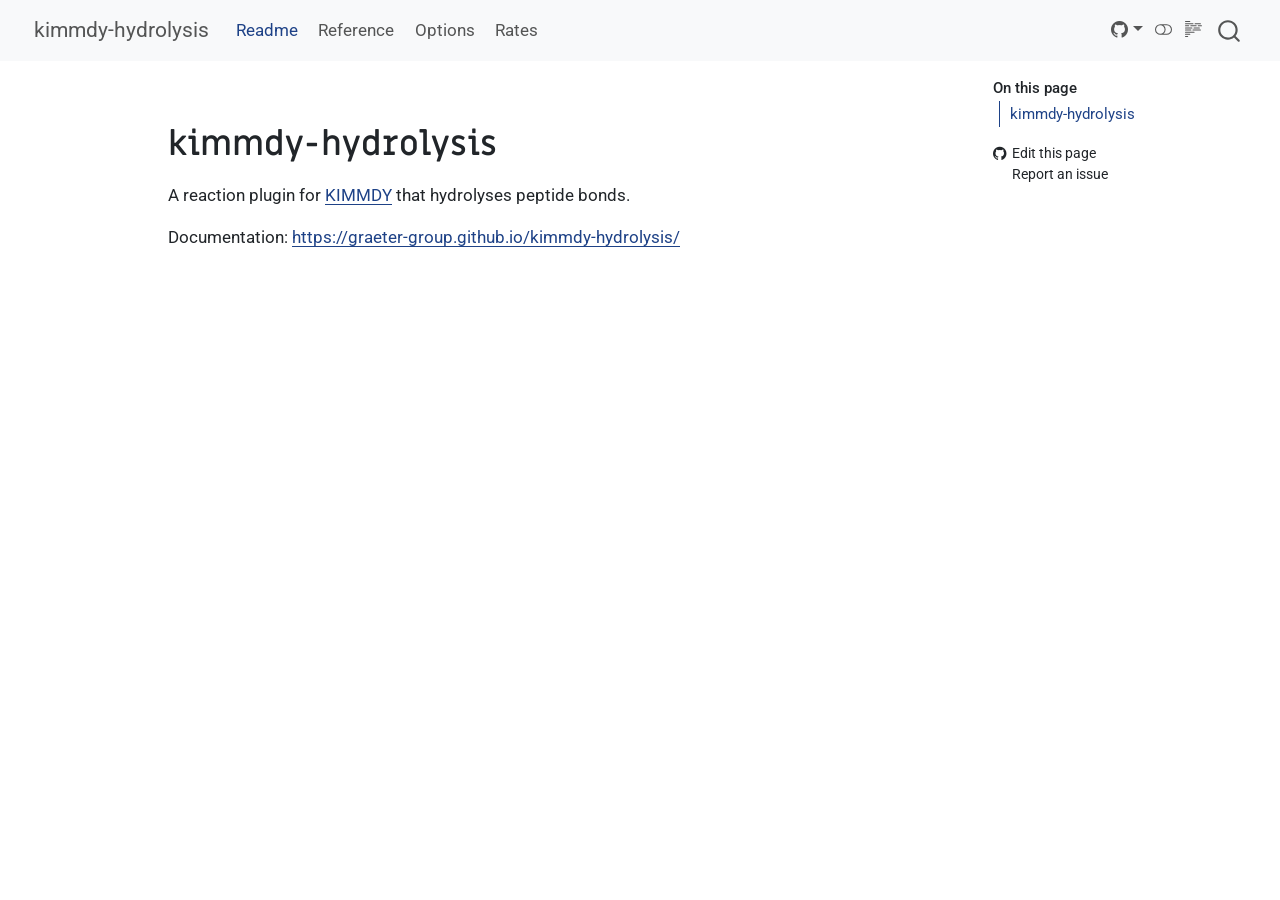
==== commit 6fabd852: "chore: render docs" ====
--- a/docs/index.html
+++ b/docs/index.html
@@ -2,7 +2,7 @@
 <html xmlns="http://www.w3.org/1999/xhtml" lang="en" xml:lang="en"><head>
 
 <meta charset="utf-8">
-<meta name="generator" content="quarto-1.6.42">
+<meta name="generator" content="quarto-1.8.24">
 
 <meta name="viewport" content="width=device-width, initial-scale=1.0, user-scalable=yes">
 
@@ -30,17 +30,21 @@
 <script src="site_libs/quarto-search/fuse.min.js"></script>
 <script src="site_libs/quarto-search/quarto-search.js"></script>
 <meta name="quarto:offset" content="./">
-<script src="site_libs/quarto-html/quarto.js"></script>
+<script src="site_libs/quarto-html/quarto.js" type="module"></script>
+<script src="site_libs/quarto-html/tabsets/tabsets.js" type="module"></script>
+<script src="site_libs/quarto-html/axe/axe-check.js" type="module"></script>
 <script src="site_libs/quarto-html/popper.min.js"></script>
 <script src="site_libs/quarto-html/tippy.umd.min.js"></script>
 <script src="site_libs/quarto-html/anchor.min.js"></script>
 <link href="site_libs/quarto-html/tippy.css" rel="stylesheet">
-<link href="site_libs/quarto-html/quarto-syntax-highlighting-649006838881f309ffb49f5ec82d7af6.css" rel="stylesheet" class="quarto-color-scheme" id="quarto-text-highlighting-styles">
-<link href="site_libs/quarto-html/quarto-syntax-highlighting-dark-42a732b0e032c2683810a815e6a6abd1.css" rel="prefetch" class="quarto-color-scheme quarto-color-alternate" id="quarto-text-highlighting-styles">
+<link href="site_libs/quarto-html/quarto-syntax-highlighting-d6c3437fb6335e258a8ca9d148b2aab3.css" rel="stylesheet" class="quarto-color-scheme" id="quarto-text-highlighting-styles">
+<link href="site_libs/quarto-html/quarto-syntax-highlighting-dark-9875003cc38504fc22ba4edac346fbd0.css" rel="stylesheet" class="quarto-color-scheme quarto-color-alternate" id="quarto-text-highlighting-styles">
+<link href="site_libs/quarto-html/quarto-syntax-highlighting-d6c3437fb6335e258a8ca9d148b2aab3.css" rel="stylesheet" class="quarto-color-scheme-extra" id="quarto-text-highlighting-styles">
 <script src="site_libs/bootstrap/bootstrap.min.js"></script>
 <link href="site_libs/bootstrap/bootstrap-icons.css" rel="stylesheet">
-<link href="site_libs/bootstrap/bootstrap-17e9ede908f79e33757d08df07867496.min.css" rel="stylesheet" append-hash="true" class="quarto-color-scheme" id="quarto-bootstrap" data-mode="light">
-<link href="site_libs/bootstrap/bootstrap-dark-364192851d4f5482a62899ba35edb2e5.min.css" rel="prefetch" append-hash="true" class="quarto-color-scheme quarto-color-alternate" id="quarto-bootstrap" data-mode="dark">
+<link href="site_libs/bootstrap/bootstrap-7efb255d08e06fca9642b2e622a0ded5.min.css" rel="stylesheet" append-hash="true" class="quarto-color-scheme" id="quarto-bootstrap" data-mode="light">
+<link href="site_libs/bootstrap/bootstrap-dark-f87e0ca9108a3193c355a446be0d08b9.min.css" rel="stylesheet" append-hash="true" class="quarto-color-scheme quarto-color-alternate" id="quarto-bootstrap" data-mode="dark">
+<link href="site_libs/bootstrap/bootstrap-7efb255d08e06fca9642b2e622a0ded5.min.css" rel="stylesheet" append-hash="true" class="quarto-color-scheme-extra" id="quarto-bootstrap" data-mode="light">
 <script id="quarto-search-options" type="application/json">{
   "location": "navbar",
   "copy-button": false,
@@ -72,13 +76,177 @@
 
 </head>
 
-<body class="nav-fixed">
+<body class="nav-fixed quarto-light"><script id="quarto-html-before-body" type="application/javascript">
+    const toggleBodyColorMode = (bsSheetEl) => {
+      const mode = bsSheetEl.getAttribute("data-mode");
+      const bodyEl = window.document.querySelector("body");
+      if (mode === "dark") {
+        bodyEl.classList.add("quarto-dark");
+        bodyEl.classList.remove("quarto-light");
+      } else {
+        bodyEl.classList.add("quarto-light");
+        bodyEl.classList.remove("quarto-dark");
+      }
+    }
+    const toggleBodyColorPrimary = () => {
+      const bsSheetEl = window.document.querySelector("link#quarto-bootstrap:not([rel=disabled-stylesheet])");
+      if (bsSheetEl) {
+        toggleBodyColorMode(bsSheetEl);
+      }
+    }
+    const setColorSchemeToggle = (alternate) => {
+      const toggles = window.document.querySelectorAll('.quarto-color-scheme-toggle');
+      for (let i=0; i < toggles.length; i++) {
+        const toggle = toggles[i];
+        if (toggle) {
+          if (alternate) {
+            toggle.classList.add("alternate");
+          } else {
+            toggle.classList.remove("alternate");
+          }
+        }
+      }
+    };
+    const toggleColorMode = (alternate) => {
+      // Switch the stylesheets
+      const primaryStylesheets = window.document.querySelectorAll('link.quarto-color-scheme:not(.quarto-color-alternate)');
+      const alternateStylesheets = window.document.querySelectorAll('link.quarto-color-scheme.quarto-color-alternate');
+      manageTransitions('#quarto-margin-sidebar .nav-link', false);
+      if (alternate) {
+        // note: dark is layered on light, we don't disable primary!
+        enableStylesheet(alternateStylesheets);
+        for (const sheetNode of alternateStylesheets) {
+          if (sheetNode.id === "quarto-bootstrap") {
+            toggleBodyColorMode(sheetNode);
+          }
+        }
+      } else {
+        disableStylesheet(alternateStylesheets);
+        enableStylesheet(primaryStylesheets)
+        toggleBodyColorPrimary();
+      }
+      manageTransitions('#quarto-margin-sidebar .nav-link', true);
+      // Switch the toggles
+      setColorSchemeToggle(alternate)
+      // Hack to workaround the fact that safari doesn't
+      // properly recolor the scrollbar when toggling (#1455)
+      if (navigator.userAgent.indexOf('Safari') > 0 && navigator.userAgent.indexOf('Chrome') == -1) {
+        manageTransitions("body", false);
+        window.scrollTo(0, 1);
+        setTimeout(() => {
+          window.scrollTo(0, 0);
+          manageTransitions("body", true);
+        }, 40);
+      }
+    }
+    const disableStylesheet = (stylesheets) => {
+      for (let i=0; i < stylesheets.length; i++) {
+        const stylesheet = stylesheets[i];
+        stylesheet.rel = 'disabled-stylesheet';
+      }
+    }
+    const enableStylesheet = (stylesheets) => {
+      for (let i=0; i < stylesheets.length; i++) {
+        const stylesheet = stylesheets[i];
+        if(stylesheet.rel !== 'stylesheet') { // for Chrome, which will still FOUC without this check
+          stylesheet.rel = 'stylesheet';
+        }
+      }
+    }
+    const manageTransitions = (selector, allowTransitions) => {
+      const els = window.document.querySelectorAll(selector);
+      for (let i=0; i < els.length; i++) {
+        const el = els[i];
+        if (allowTransitions) {
+          el.classList.remove('notransition');
+        } else {
+          el.classList.add('notransition');
+        }
+      }
+    }
+    const isFileUrl = () => {
+      return window.location.protocol === 'file:';
+    }
+    const hasAlternateSentinel = () => {
+      let styleSentinel = getColorSchemeSentinel();
+      if (styleSentinel !== null) {
+        return styleSentinel === "alternate";
+      } else {
+        return false;
+      }
+    }
+    const setStyleSentinel = (alternate) => {
+      const value = alternate ? "alternate" : "default";
+      if (!isFileUrl()) {
+        window.localStorage.setItem("quarto-color-scheme", value);
+      } else {
+        localAlternateSentinel = value;
+      }
+    }
+    const getColorSchemeSentinel = () => {
+      if (!isFileUrl()) {
+        const storageValue = window.localStorage.getItem("quarto-color-scheme");
+        return storageValue != null ? storageValue : localAlternateSentinel;
+      } else {
+        return localAlternateSentinel;
+      }
+    }
+    const toggleGiscusIfUsed = (isAlternate, darkModeDefault) => {
+      const baseTheme = document.querySelector('#giscus-base-theme')?.value ?? 'light';
+      const alternateTheme = document.querySelector('#giscus-alt-theme')?.value ?? 'dark';
+      let newTheme = '';
+      if(authorPrefersDark) {
+        newTheme = isAlternate ? baseTheme : alternateTheme;
+      } else {
+        newTheme = isAlternate ? alternateTheme : baseTheme;
+      }
+      const changeGiscusTheme = () => {
+        // From: https://github.com/giscus/giscus/issues/336
+        const sendMessage = (message) => {
+          const iframe = document.querySelector('iframe.giscus-frame');
+          if (!iframe) return;
+          iframe.contentWindow.postMessage({ giscus: message }, 'https://giscus.app');
+        }
+        sendMessage({
+          setConfig: {
+            theme: newTheme
+          }
+        });
+      }
+      const isGiscussLoaded = window.document.querySelector('iframe.giscus-frame') !== null;
+      if (isGiscussLoaded) {
+        changeGiscusTheme();
+      }
+    };
+    const authorPrefersDark = false;
+    const darkModeDefault = authorPrefersDark;
+      document.querySelector('link#quarto-text-highlighting-styles.quarto-color-scheme-extra').rel = 'disabled-stylesheet';
+      document.querySelector('link#quarto-bootstrap.quarto-color-scheme-extra').rel = 'disabled-stylesheet';
+    let localAlternateSentinel = darkModeDefault ? 'alternate' : 'default';
+    // Dark / light mode switch
+    window.quartoToggleColorScheme = () => {
+      // Read the current dark / light value
+      let toAlternate = !hasAlternateSentinel();
+      toggleColorMode(toAlternate);
+      setStyleSentinel(toAlternate);
+      toggleGiscusIfUsed(toAlternate, darkModeDefault);
+      window.dispatchEvent(new Event('resize'));
+    };
+    // Switch to dark mode if need be
+    if (hasAlternateSentinel()) {
+      toggleColorMode(true);
+    } else {
+      toggleColorMode(false);
+    }
+  </script>
 
 <div id="quarto-search-results"></div>
   <header id="quarto-header" class="headroom fixed-top">
     <nav class="navbar navbar-expand-lg " data-bs-theme="dark">
       <div class="navbar-container container-fluid">
       <div class="navbar-brand-container mx-auto">
+    <a href="./index.html" class="navbar-brand navbar-brand-logo">
+    </a>
     <a class="navbar-brand" href="./index.html">
     <span class="navbar-title">kimmdy-hydrolysis</span>
     </a>
@@ -152,6 +320,7 @@
 
 
 
+
 <section id="kimmdy-hydrolysis" class="level1">
 <h1>kimmdy-hydrolysis</h1>
 <p>A reaction plugin for <a href="https://graeter-group.github.io/kimmdy/">KIMMDY</a> that hydrolyses peptide bonds.</p>
@@ -162,380 +331,256 @@
 
 <a onclick="window.scrollTo(0, 0); return false;" role="button" id="quarto-back-to-top"><i class="bi bi-arrow-up"></i> Back to top</a></main> <!-- /main -->
 <script id="quarto-html-after-body" type="application/javascript">
-window.document.addEventListener("DOMContentLoaded", function (event) {
-  const toggleBodyColorMode = (bsSheetEl) => {
-    const mode = bsSheetEl.getAttribute("data-mode");
-    const bodyEl = window.document.querySelector("body");
-    if (mode === "dark") {
-      bodyEl.classList.add("quarto-dark");
-      bodyEl.classList.remove("quarto-light");
-    } else {
-      bodyEl.classList.add("quarto-light");
-      bodyEl.classList.remove("quarto-dark");
-    }
-  }
-  const toggleBodyColorPrimary = () => {
-    const bsSheetEl = window.document.querySelector("link#quarto-bootstrap");
-    if (bsSheetEl) {
-      toggleBodyColorMode(bsSheetEl);
-    }
-  }
-  toggleBodyColorPrimary();  
-  const disableStylesheet = (stylesheets) => {
-    for (let i=0; i < stylesheets.length; i++) {
-      const stylesheet = stylesheets[i];
-      stylesheet.rel = 'prefetch';
-    }
-  }
-  const enableStylesheet = (stylesheets) => {
-    for (let i=0; i < stylesheets.length; i++) {
-      const stylesheet = stylesheets[i];
-      stylesheet.rel = 'stylesheet';
-    }
-  }
-  const manageTransitions = (selector, allowTransitions) => {
-    const els = window.document.querySelectorAll(selector);
-    for (let i=0; i < els.length; i++) {
-      const el = els[i];
-      if (allowTransitions) {
-        el.classList.remove('notransition');
-      } else {
-        el.classList.add('notransition');
-      }
-    }
-  }
-  const toggleGiscusIfUsed = (isAlternate, darkModeDefault) => {
-    const baseTheme = document.querySelector('#giscus-base-theme')?.value ?? 'light';
-    const alternateTheme = document.querySelector('#giscus-alt-theme')?.value ?? 'dark';
-    let newTheme = '';
-    if(darkModeDefault) {
-      newTheme = isAlternate ? baseTheme : alternateTheme;
-    } else {
-      newTheme = isAlternate ? alternateTheme : baseTheme;
-    }
-    const changeGiscusTheme = () => {
-      // From: https://github.com/giscus/giscus/issues/336
-      const sendMessage = (message) => {
-        const iframe = document.querySelector('iframe.giscus-frame');
-        if (!iframe) return;
-        iframe.contentWindow.postMessage({ giscus: message }, 'https://giscus.app');
-      }
-      sendMessage({
-        setConfig: {
-          theme: newTheme
-        }
-      });
-    }
-    const isGiscussLoaded = window.document.querySelector('iframe.giscus-frame') !== null;
-    if (isGiscussLoaded) {
-      changeGiscusTheme();
-    }
-  }
-  const toggleColorMode = (alternate) => {
-    // Switch the stylesheets
-    const alternateStylesheets = window.document.querySelectorAll('link.quarto-color-scheme.quarto-color-alternate');
-    manageTransitions('#quarto-margin-sidebar .nav-link', false);
-    if (alternate) {
-      enableStylesheet(alternateStylesheets);
-      for (const sheetNode of alternateStylesheets) {
-        if (sheetNode.id === "quarto-bootstrap") {
-          toggleBodyColorMode(sheetNode);
-        }
-      }
-    } else {
-      disableStylesheet(alternateStylesheets);
-      toggleBodyColorPrimary();
-    }
-    manageTransitions('#quarto-margin-sidebar .nav-link', true);
-    // Switch the toggles
-    const toggles = window.document.querySelectorAll('.quarto-color-scheme-toggle');
-    for (let i=0; i < toggles.length; i++) {
-      const toggle = toggles[i];
-      if (toggle) {
-        if (alternate) {
-          toggle.classList.add("alternate");     
-        } else {
-          toggle.classList.remove("alternate");
-        }
-      }
-    }
-    // Hack to workaround the fact that safari doesn't
-    // properly recolor the scrollbar when toggling (#1455)
-    if (navigator.userAgent.indexOf('Safari') > 0 && navigator.userAgent.indexOf('Chrome') == -1) {
-      manageTransitions("body", false);
-      window.scrollTo(0, 1);
-      setTimeout(() => {
-        window.scrollTo(0, 0);
-        manageTransitions("body", true);
-      }, 40);  
-    }
-  }
-  const isFileUrl = () => { 
-    return window.location.protocol === 'file:';
-  }
-  const hasAlternateSentinel = () => {  
-    let styleSentinel = getColorSchemeSentinel();
-    if (styleSentinel !== null) {
-      return styleSentinel === "alternate";
-    } else {
+  window.document.addEventListener("DOMContentLoaded", function (event) {
+    // Ensure there is a toggle, if there isn't float one in the top right
+    if (window.document.querySelector('.quarto-color-scheme-toggle') === null) {
+      const a = window.document.createElement('a');
+      a.classList.add('top-right');
+      a.classList.add('quarto-color-scheme-toggle');
+      a.href = "";
+      a.onclick = function() { try { window.quartoToggleColorScheme(); } catch {} return false; };
+      const i = window.document.createElement("i");
+      i.classList.add('bi');
+      a.appendChild(i);
+      window.document.body.appendChild(a);
+    }
+    setColorSchemeToggle(hasAlternateSentinel())
+    const icon = "";
+    const anchorJS = new window.AnchorJS();
+    anchorJS.options = {
+      placement: 'right',
+      icon: icon
+    };
+    anchorJS.add('.anchored');
+    const isCodeAnnotation = (el) => {
+      for (const clz of el.classList) {
+        if (clz.startsWith('code-annotation-')) {                     
+          return true;
+        }
+      }
       return false;
     }
-  }
-  const setStyleSentinel = (alternate) => {
-    const value = alternate ? "alternate" : "default";
-    if (!isFileUrl()) {
-      window.localStorage.setItem("quarto-color-scheme", value);
-    } else {
-      localAlternateSentinel = value;
-    }
-  }
-  const getColorSchemeSentinel = () => {
-    if (!isFileUrl()) {
-      const storageValue = window.localStorage.getItem("quarto-color-scheme");
-      return storageValue != null ? storageValue : localAlternateSentinel;
-    } else {
-      return localAlternateSentinel;
-    }
-  }
-  const darkModeDefault = false;
-  let localAlternateSentinel = darkModeDefault ? 'alternate' : 'default';
-  // Dark / light mode switch
-  window.quartoToggleColorScheme = () => {
-    // Read the current dark / light value 
-    let toAlternate = !hasAlternateSentinel();
-    toggleColorMode(toAlternate);
-    setStyleSentinel(toAlternate);
-    toggleGiscusIfUsed(toAlternate, darkModeDefault);
-  };
-  // Ensure there is a toggle, if there isn't float one in the top right
-  if (window.document.querySelector('.quarto-color-scheme-toggle') === null) {
-    const a = window.document.createElement('a');
-    a.classList.add('top-right');
-    a.classList.add('quarto-color-scheme-toggle');
-    a.href = "";
-    a.onclick = function() { try { window.quartoToggleColorScheme(); } catch {} return false; };
-    const i = window.document.createElement("i");
-    i.classList.add('bi');
-    a.appendChild(i);
-    window.document.body.appendChild(a);
-  }
-  // Switch to dark mode if need be
-  if (hasAlternateSentinel()) {
-    toggleColorMode(true);
-  } else {
-    toggleColorMode(false);
-  }
-  const icon = "";
-  const anchorJS = new window.AnchorJS();
-  anchorJS.options = {
-    placement: 'right',
-    icon: icon
-  };
-  anchorJS.add('.anchored');
-  const isCodeAnnotation = (el) => {
-    for (const clz of el.classList) {
-      if (clz.startsWith('code-annotation-')) {                     
-        return true;
-      }
-    }
-    return false;
-  }
-  const onCopySuccess = function(e) {
-    // button target
-    const button = e.trigger;
-    // don't keep focus
-    button.blur();
-    // flash "checked"
-    button.classList.add('code-copy-button-checked');
-    var currentTitle = button.getAttribute("title");
-    button.setAttribute("title", "Copied!");
-    let tooltip;
-    if (window.bootstrap) {
-      button.setAttribute("data-bs-toggle", "tooltip");
-      button.setAttribute("data-bs-placement", "left");
-      button.setAttribute("data-bs-title", "Copied!");
-      tooltip = new bootstrap.Tooltip(button, 
-        { trigger: "manual", 
-          customClass: "code-copy-button-tooltip",
-          offset: [0, -8]});
-      tooltip.show();    
-    }
-    setTimeout(function() {
-      if (tooltip) {
-        tooltip.hide();
-        button.removeAttribute("data-bs-title");
-        button.removeAttribute("data-bs-toggle");
-        button.removeAttribute("data-bs-placement");
-      }
-      button.setAttribute("title", currentTitle);
-      button.classList.remove('code-copy-button-checked');
-    }, 1000);
-    // clear code selection
-    e.clearSelection();
-  }
-  const getTextToCopy = function(trigger) {
-      const codeEl = trigger.previousElementSibling.cloneNode(true);
+    const onCopySuccess = function(e) {
+      // button target
+      const button = e.trigger;
+      // don't keep focus
+      button.blur();
+      // flash "checked"
+      button.classList.add('code-copy-button-checked');
+      var currentTitle = button.getAttribute("title");
+      button.setAttribute("title", "Copied!");
+      let tooltip;
+      if (window.bootstrap) {
+        button.setAttribute("data-bs-toggle", "tooltip");
+        button.setAttribute("data-bs-placement", "left");
+        button.setAttribute("data-bs-title", "Copied!");
+        tooltip = new bootstrap.Tooltip(button, 
+          { trigger: "manual", 
+            customClass: "code-copy-button-tooltip",
+            offset: [0, -8]});
+        tooltip.show();    
+      }
+      setTimeout(function() {
+        if (tooltip) {
+          tooltip.hide();
+          button.removeAttribute("data-bs-title");
+          button.removeAttribute("data-bs-toggle");
+          button.removeAttribute("data-bs-placement");
+        }
+        button.setAttribute("title", currentTitle);
+        button.classList.remove('code-copy-button-checked');
+      }, 1000);
+      // clear code selection
+      e.clearSelection();
+    }
+    const getTextToCopy = function(trigger) {
+      const outerScaffold = trigger.parentElement.cloneNode(true);
+      const codeEl = outerScaffold.querySelector('code');
       for (const childEl of codeEl.children) {
         if (isCodeAnnotation(childEl)) {
           childEl.remove();
         }
       }
       return codeEl.innerText;
-  }
-  const clipboard = new window.ClipboardJS('.code-copy-button:not([data-in-quarto-modal])', {
-    text: getTextToCopy
-  });
-  clipboard.on('success', onCopySuccess);
-  if (window.document.getElementById('quarto-embedded-source-code-modal')) {
-    const clipboardModal = new window.ClipboardJS('.code-copy-button[data-in-quarto-modal]', {
-      text: getTextToCopy,
-      container: window.document.getElementById('quarto-embedded-source-code-modal')
+    }
+    const clipboard = new window.ClipboardJS('.code-copy-button:not([data-in-quarto-modal])', {
+      text: getTextToCopy
     });
-    clipboardModal.on('success', onCopySuccess);
-  }
-    var localhostRegex = new RegExp(/^(?:http|https):\/\/localhost\:?[0-9]*\//);
-    var mailtoRegex = new RegExp(/^mailto:/);
-      var filterRegex = new RegExp("http:\/\/graeter-group\.github\.io\/kimmdy-hydrolysis");
-    var isInternal = (href) => {
-        return filterRegex.test(href) || localhostRegex.test(href) || mailtoRegex.test(href);
-    }
-    // Inspect non-navigation links and adorn them if external
- 	var links = window.document.querySelectorAll('a[href]:not(.nav-link):not(.navbar-brand):not(.toc-action):not(.sidebar-link):not(.sidebar-item-toggle):not(.pagination-link):not(.no-external):not([aria-hidden]):not(.dropdown-item):not(.quarto-navigation-tool):not(.about-link)');
-    for (var i=0; i<links.length; i++) {
-      const link = links[i];
-      if (!isInternal(link.href)) {
-        // undo the damage that might have been done by quarto-nav.js in the case of
-        // links that we want to consider external
-        if (link.dataset.originalHref !== undefined) {
-          link.href = link.dataset.originalHref;
-        }
-      }
-    }
-  function tippyHover(el, contentFn, onTriggerFn, onUntriggerFn) {
-    const config = {
-      allowHTML: true,
-      maxWidth: 500,
-      delay: 100,
-      arrow: false,
-      appendTo: function(el) {
-          return el.parentElement;
-      },
-      interactive: true,
-      interactiveBorder: 10,
-      theme: 'quarto',
-      placement: 'bottom-start',
-    };
-    if (contentFn) {
-      config.content = contentFn;
-    }
-    if (onTriggerFn) {
-      config.onTrigger = onTriggerFn;
-    }
-    if (onUntriggerFn) {
-      config.onUntrigger = onUntriggerFn;
-    }
-    window.tippy(el, config); 
-  }
-  const noterefs = window.document.querySelectorAll('a[role="doc-noteref"]');
-  for (var i=0; i<noterefs.length; i++) {
-    const ref = noterefs[i];
-    tippyHover(ref, function() {
-      // use id or data attribute instead here
-      let href = ref.getAttribute('data-footnote-href') || ref.getAttribute('href');
-      try { href = new URL(href).hash; } catch {}
-      const id = href.replace(/^#\/?/, "");
-      const note = window.document.getElementById(id);
-      if (note) {
-        return note.innerHTML;
+    clipboard.on('success', onCopySuccess);
+    if (window.document.getElementById('quarto-embedded-source-code-modal')) {
+      const clipboardModal = new window.ClipboardJS('.code-copy-button[data-in-quarto-modal]', {
+        text: getTextToCopy,
+        container: window.document.getElementById('quarto-embedded-source-code-modal')
+      });
+      clipboardModal.on('success', onCopySuccess);
+    }
+      var localhostRegex = new RegExp(/^(?:http|https):\/\/localhost\:?[0-9]*\//);
+      var mailtoRegex = new RegExp(/^mailto:/);
+        var filterRegex = new RegExp("http:\/\/graeter-group\.github\.io\/kimmdy-hydrolysis");
+      var isInternal = (href) => {
+          return filterRegex.test(href) || localhostRegex.test(href) || mailtoRegex.test(href);
+      }
+      // Inspect non-navigation links and adorn them if external
+     var links = window.document.querySelectorAll('a[href]:not(.nav-link):not(.navbar-brand):not(.toc-action):not(.sidebar-link):not(.sidebar-item-toggle):not(.pagination-link):not(.no-external):not([aria-hidden]):not(.dropdown-item):not(.quarto-navigation-tool):not(.about-link)');
+      for (var i=0; i<links.length; i++) {
+        const link = links[i];
+        if (!isInternal(link.href)) {
+          // undo the damage that might have been done by quarto-nav.js in the case of
+          // links that we want to consider external
+          if (link.dataset.originalHref !== undefined) {
+            link.href = link.dataset.originalHref;
+          }
+        }
+      }
+    function tippyHover(el, contentFn, onTriggerFn, onUntriggerFn) {
+      const config = {
+        allowHTML: true,
+        maxWidth: 500,
+        delay: 100,
+        arrow: false,
+        appendTo: function(el) {
+            return el.parentElement;
+        },
+        interactive: true,
+        interactiveBorder: 10,
+        theme: 'quarto',
+        placement: 'bottom-start',
+      };
+      if (contentFn) {
+        config.content = contentFn;
+      }
+      if (onTriggerFn) {
+        config.onTrigger = onTriggerFn;
+      }
+      if (onUntriggerFn) {
+        config.onUntrigger = onUntriggerFn;
+      }
+      window.tippy(el, config); 
+    }
+    const noterefs = window.document.querySelectorAll('a[role="doc-noteref"]');
+    for (var i=0; i<noterefs.length; i++) {
+      const ref = noterefs[i];
+      tippyHover(ref, function() {
+        // use id or data attribute instead here
+        let href = ref.getAttribute('data-footnote-href') || ref.getAttribute('href');
+        try { href = new URL(href).hash; } catch {}
+        const id = href.replace(/^#\/?/, "");
+        const note = window.document.getElementById(id);
+        if (note) {
+          return note.innerHTML;
+        } else {
+          return "";
+        }
+      });
+    }
+    const xrefs = window.document.querySelectorAll('a.quarto-xref');
+    const processXRef = (id, note) => {
+      // Strip column container classes
+      const stripColumnClz = (el) => {
+        el.classList.remove("page-full", "page-columns");
+        if (el.children) {
+          for (const child of el.children) {
+            stripColumnClz(child);
+          }
+        }
+      }
+      stripColumnClz(note)
+      if (id === null || id.startsWith('sec-')) {
+        // Special case sections, only their first couple elements
+        const container = document.createElement("div");
+        if (note.children && note.children.length > 2) {
+          container.appendChild(note.children[0].cloneNode(true));
+          for (let i = 1; i < note.children.length; i++) {
+            const child = note.children[i];
+            if (child.tagName === "P" && child.innerText === "") {
+              continue;
+            } else {
+              container.appendChild(child.cloneNode(true));
+              break;
+            }
+          }
+          if (window.Quarto?.typesetMath) {
+            window.Quarto.typesetMath(container);
+          }
+          return container.innerHTML
+        } else {
+          if (window.Quarto?.typesetMath) {
+            window.Quarto.typesetMath(note);
+          }
+          return note.innerHTML;
+        }
       } else {
-        return "";
-      }
-    });
-  }
-  const xrefs = window.document.querySelectorAll('a.quarto-xref');
-  const processXRef = (id, note) => {
-    // Strip column container classes
-    const stripColumnClz = (el) => {
-      el.classList.remove("page-full", "page-columns");
-      if (el.children) {
-        for (const child of el.children) {
-          stripColumnClz(child);
-        }
-      }
-    }
-    stripColumnClz(note)
-    if (id === null || id.startsWith('sec-')) {
-      // Special case sections, only their first couple elements
-      const container = document.createElement("div");
-      if (note.children && note.children.length > 2) {
-        container.appendChild(note.children[0].cloneNode(true));
-        for (let i = 1; i < note.children.length; i++) {
-          const child = note.children[i];
-          if (child.tagName === "P" && child.innerText === "") {
-            continue;
-          } else {
-            container.appendChild(child.cloneNode(true));
-            break;
-          }
-        }
-        if (window.Quarto?.typesetMath) {
-          window.Quarto.typesetMath(container);
-        }
-        return container.innerHTML
-      } else {
+        // Remove any anchor links if they are present
+        const anchorLink = note.querySelector('a.anchorjs-link');
+        if (anchorLink) {
+          anchorLink.remove();
+        }
         if (window.Quarto?.typesetMath) {
           window.Quarto.typesetMath(note);
         }
-        return note.innerHTML;
-      }
-    } else {
-      // Remove any anchor links if they are present
-      const anchorLink = note.querySelector('a.anchorjs-link');
-      if (anchorLink) {
-        anchorLink.remove();
-      }
-      if (window.Quarto?.typesetMath) {
-        window.Quarto.typesetMath(note);
-      }
-      if (note.classList.contains("callout")) {
-        return note.outerHTML;
-      } else {
-        return note.innerHTML;
-      }
-    }
-  }
-  for (var i=0; i<xrefs.length; i++) {
-    const xref = xrefs[i];
-    tippyHover(xref, undefined, function(instance) {
-      instance.disable();
-      let url = xref.getAttribute('href');
-      let hash = undefined; 
-      if (url.startsWith('#')) {
-        hash = url;
-      } else {
-        try { hash = new URL(url).hash; } catch {}
-      }
-      if (hash) {
-        const id = hash.replace(/^#\/?/, "");
-        const note = window.document.getElementById(id);
-        if (note !== null) {
-          try {
-            const html = processXRef(id, note.cloneNode(true));
-            instance.setContent(html);
-          } finally {
-            instance.enable();
-            instance.show();
-          }
+        if (note.classList.contains("callout")) {
+          return note.outerHTML;
         } else {
-          // See if we can fetch this
-          fetch(url.split('#')[0])
+          return note.innerHTML;
+        }
+      }
+    }
+    for (var i=0; i<xrefs.length; i++) {
+      const xref = xrefs[i];
+      tippyHover(xref, undefined, function(instance) {
+        instance.disable();
+        let url = xref.getAttribute('href');
+        let hash = undefined; 
+        if (url.startsWith('#')) {
+          hash = url;
+        } else {
+          try { hash = new URL(url).hash; } catch {}
+        }
+        if (hash) {
+          const id = hash.replace(/^#\/?/, "");
+          const note = window.document.getElementById(id);
+          if (note !== null) {
+            try {
+              const html = processXRef(id, note.cloneNode(true));
+              instance.setContent(html);
+            } finally {
+              instance.enable();
+              instance.show();
+            }
+          } else {
+            // See if we can fetch this
+            fetch(url.split('#')[0])
+            .then(res => res.text())
+            .then(html => {
+              const parser = new DOMParser();
+              const htmlDoc = parser.parseFromString(html, "text/html");
+              const note = htmlDoc.getElementById(id);
+              if (note !== null) {
+                const html = processXRef(id, note);
+                instance.setContent(html);
+              } 
+            }).finally(() => {
+              instance.enable();
+              instance.show();
+            });
+          }
+        } else {
+          // See if we can fetch a full url (with no hash to target)
+          // This is a special case and we should probably do some content thinning / targeting
+          fetch(url)
           .then(res => res.text())
           .then(html => {
             const parser = new DOMParser();
             const htmlDoc = parser.parseFromString(html, "text/html");
-            const note = htmlDoc.getElementById(id);
+            const note = htmlDoc.querySelector('main.content');
             if (note !== null) {
-              const html = processXRef(id, note);
+              // This should only happen for chapter cross references
+              // (since there is no id in the URL)
+              // remove the first header
+              if (note.children.length > 0 && note.children[0].tagName === "HEADER") {
+                note.children[0].remove();
+              }
+              const html = processXRef(null, note);
               instance.setContent(html);
             } 
           }).finally(() => {
@@ -543,185 +588,161 @@
             instance.show();
           });
         }
+      }, function(instance) {
+      });
+    }
+        let selectedAnnoteEl;
+        const selectorForAnnotation = ( cell, annotation) => {
+          let cellAttr = 'data-code-cell="' + cell + '"';
+          let lineAttr = 'data-code-annotation="' +  annotation + '"';
+          const selector = 'span[' + cellAttr + '][' + lineAttr + ']';
+          return selector;
+        }
+        const selectCodeLines = (annoteEl) => {
+          const doc = window.document;
+          const targetCell = annoteEl.getAttribute("data-target-cell");
+          const targetAnnotation = annoteEl.getAttribute("data-target-annotation");
+          const annoteSpan = window.document.querySelector(selectorForAnnotation(targetCell, targetAnnotation));
+          const lines = annoteSpan.getAttribute("data-code-lines").split(",");
+          const lineIds = lines.map((line) => {
+            return targetCell + "-" + line;
+          })
+          let top = null;
+          let height = null;
+          let parent = null;
+          if (lineIds.length > 0) {
+              //compute the position of the single el (top and bottom and make a div)
+              const el = window.document.getElementById(lineIds[0]);
+              top = el.offsetTop;
+              height = el.offsetHeight;
+              parent = el.parentElement.parentElement;
+            if (lineIds.length > 1) {
+              const lastEl = window.document.getElementById(lineIds[lineIds.length - 1]);
+              const bottom = lastEl.offsetTop + lastEl.offsetHeight;
+              height = bottom - top;
+            }
+            if (top !== null && height !== null && parent !== null) {
+              // cook up a div (if necessary) and position it 
+              let div = window.document.getElementById("code-annotation-line-highlight");
+              if (div === null) {
+                div = window.document.createElement("div");
+                div.setAttribute("id", "code-annotation-line-highlight");
+                div.style.position = 'absolute';
+                parent.appendChild(div);
+              }
+              div.style.top = top - 2 + "px";
+              div.style.height = height + 4 + "px";
+              div.style.left = 0;
+              let gutterDiv = window.document.getElementById("code-annotation-line-highlight-gutter");
+              if (gutterDiv === null) {
+                gutterDiv = window.document.createElement("div");
+                gutterDiv.setAttribute("id", "code-annotation-line-highlight-gutter");
+                gutterDiv.style.position = 'absolute';
+                const codeCell = window.document.getElementById(targetCell);
+                const gutter = codeCell.querySelector('.code-annotation-gutter');
+                gutter.appendChild(gutterDiv);
+              }
+              gutterDiv.style.top = top - 2 + "px";
+              gutterDiv.style.height = height + 4 + "px";
+            }
+            selectedAnnoteEl = annoteEl;
+          }
+        };
+        const unselectCodeLines = () => {
+          const elementsIds = ["code-annotation-line-highlight", "code-annotation-line-highlight-gutter"];
+          elementsIds.forEach((elId) => {
+            const div = window.document.getElementById(elId);
+            if (div) {
+              div.remove();
+            }
+          });
+          selectedAnnoteEl = undefined;
+        };
+          // Handle positioning of the toggle
+      window.addEventListener(
+        "resize",
+        throttle(() => {
+          elRect = undefined;
+          if (selectedAnnoteEl) {
+            selectCodeLines(selectedAnnoteEl);
+          }
+        }, 10)
+      );
+      function throttle(fn, ms) {
+      let throttle = false;
+      let timer;
+        return (...args) => {
+          if(!throttle) { // first call gets through
+              fn.apply(this, args);
+              throttle = true;
+          } else { // all the others get throttled
+              if(timer) clearTimeout(timer); // cancel #2
+              timer = setTimeout(() => {
+                fn.apply(this, args);
+                timer = throttle = false;
+              }, ms);
+          }
+        };
+      }
+        // Attach click handler to the DT
+        const annoteDls = window.document.querySelectorAll('dt[data-target-cell]');
+        for (const annoteDlNode of annoteDls) {
+          annoteDlNode.addEventListener('click', (event) => {
+            const clickedEl = event.target;
+            if (clickedEl !== selectedAnnoteEl) {
+              unselectCodeLines();
+              const activeEl = window.document.querySelector('dt[data-target-cell].code-annotation-active');
+              if (activeEl) {
+                activeEl.classList.remove('code-annotation-active');
+              }
+              selectCodeLines(clickedEl);
+              clickedEl.classList.add('code-annotation-active');
+            } else {
+              // Unselect the line
+              unselectCodeLines();
+              clickedEl.classList.remove('code-annotation-active');
+            }
+          });
+        }
+    const findCites = (el) => {
+      const parentEl = el.parentElement;
+      if (parentEl) {
+        const cites = parentEl.dataset.cites;
+        if (cites) {
+          return {
+            el,
+            cites: cites.split(' ')
+          };
+        } else {
+          return findCites(el.parentElement)
+        }
       } else {
-        // See if we can fetch a full url (with no hash to target)
-        // This is a special case and we should probably do some content thinning / targeting
-        fetch(url)
-        .then(res => res.text())
-        .then(html => {
-          const parser = new DOMParser();
-          const htmlDoc = parser.parseFromString(html, "text/html");
-          const note = htmlDoc.querySelector('main.content');
-          if (note !== null) {
-            // This should only happen for chapter cross references
-            // (since there is no id in the URL)
-            // remove the first header
-            if (note.children.length > 0 && note.children[0].tagName === "HEADER") {
-              note.children[0].remove();
+        return undefined;
+      }
+    };
+    var bibliorefs = window.document.querySelectorAll('a[role="doc-biblioref"]');
+    for (var i=0; i<bibliorefs.length; i++) {
+      const ref = bibliorefs[i];
+      const citeInfo = findCites(ref);
+      if (citeInfo) {
+        tippyHover(citeInfo.el, function() {
+          var popup = window.document.createElement('div');
+          citeInfo.cites.forEach(function(cite) {
+            var citeDiv = window.document.createElement('div');
+            citeDiv.classList.add('hanging-indent');
+            citeDiv.classList.add('csl-entry');
+            var biblioDiv = window.document.getElementById('ref-' + cite);
+            if (biblioDiv) {
+              citeDiv.innerHTML = biblioDiv.innerHTML;
             }
-            const html = processXRef(null, note);
-            instance.setContent(html);
-          } 
-        }).finally(() => {
-          instance.enable();
-          instance.show();
+            popup.appendChild(citeDiv);
+          });
+          return popup.innerHTML;
         });
       }
-    }, function(instance) {
-    });
-  }
-      let selectedAnnoteEl;
-      const selectorForAnnotation = ( cell, annotation) => {
-        let cellAttr = 'data-code-cell="' + cell + '"';
-        let lineAttr = 'data-code-annotation="' +  annotation + '"';
-        const selector = 'span[' + cellAttr + '][' + lineAttr + ']';
-        return selector;
-      }
-      const selectCodeLines = (annoteEl) => {
-        const doc = window.document;
-        const targetCell = annoteEl.getAttribute("data-target-cell");
-        const targetAnnotation = annoteEl.getAttribute("data-target-annotation");
-        const annoteSpan = window.document.querySelector(selectorForAnnotation(targetCell, targetAnnotation));
-        const lines = annoteSpan.getAttribute("data-code-lines").split(",");
-        const lineIds = lines.map((line) => {
-          return targetCell + "-" + line;
-        })
-        let top = null;
-        let height = null;
-        let parent = null;
-        if (lineIds.length > 0) {
-            //compute the position of the single el (top and bottom and make a div)
-            const el = window.document.getElementById(lineIds[0]);
-            top = el.offsetTop;
-            height = el.offsetHeight;
-            parent = el.parentElement.parentElement;
-          if (lineIds.length > 1) {
-            const lastEl = window.document.getElementById(lineIds[lineIds.length - 1]);
-            const bottom = lastEl.offsetTop + lastEl.offsetHeight;
-            height = bottom - top;
-          }
-          if (top !== null && height !== null && parent !== null) {
-            // cook up a div (if necessary) and position it 
-            let div = window.document.getElementById("code-annotation-line-highlight");
-            if (div === null) {
-              div = window.document.createElement("div");
-              div.setAttribute("id", "code-annotation-line-highlight");
-              div.style.position = 'absolute';
-              parent.appendChild(div);
-            }
-            div.style.top = top - 2 + "px";
-            div.style.height = height + 4 + "px";
-            div.style.left = 0;
-            let gutterDiv = window.document.getElementById("code-annotation-line-highlight-gutter");
-            if (gutterDiv === null) {
-              gutterDiv = window.document.createElement("div");
-              gutterDiv.setAttribute("id", "code-annotation-line-highlight-gutter");
-              gutterDiv.style.position = 'absolute';
-              const codeCell = window.document.getElementById(targetCell);
-              const gutter = codeCell.querySelector('.code-annotation-gutter');
-              gutter.appendChild(gutterDiv);
-            }
-            gutterDiv.style.top = top - 2 + "px";
-            gutterDiv.style.height = height + 4 + "px";
-          }
-          selectedAnnoteEl = annoteEl;
-        }
-      };
-      const unselectCodeLines = () => {
-        const elementsIds = ["code-annotation-line-highlight", "code-annotation-line-highlight-gutter"];
-        elementsIds.forEach((elId) => {
-          const div = window.document.getElementById(elId);
-          if (div) {
-            div.remove();
-          }
-        });
-        selectedAnnoteEl = undefined;
-      };
-        // Handle positioning of the toggle
-    window.addEventListener(
-      "resize",
-      throttle(() => {
-        elRect = undefined;
-        if (selectedAnnoteEl) {
-          selectCodeLines(selectedAnnoteEl);
-        }
-      }, 10)
-    );
-    function throttle(fn, ms) {
-    let throttle = false;
-    let timer;
-      return (...args) => {
-        if(!throttle) { // first call gets through
-            fn.apply(this, args);
-            throttle = true;
-        } else { // all the others get throttled
-            if(timer) clearTimeout(timer); // cancel #2
-            timer = setTimeout(() => {
-              fn.apply(this, args);
-              timer = throttle = false;
-            }, ms);
-        }
-      };
-    }
-      // Attach click handler to the DT
-      const annoteDls = window.document.querySelectorAll('dt[data-target-cell]');
-      for (const annoteDlNode of annoteDls) {
-        annoteDlNode.addEventListener('click', (event) => {
-          const clickedEl = event.target;
-          if (clickedEl !== selectedAnnoteEl) {
-            unselectCodeLines();
-            const activeEl = window.document.querySelector('dt[data-target-cell].code-annotation-active');
-            if (activeEl) {
-              activeEl.classList.remove('code-annotation-active');
-            }
-            selectCodeLines(clickedEl);
-            clickedEl.classList.add('code-annotation-active');
-          } else {
-            // Unselect the line
-            unselectCodeLines();
-            clickedEl.classList.remove('code-annotation-active');
-          }
-        });
-      }
-  const findCites = (el) => {
-    const parentEl = el.parentElement;
-    if (parentEl) {
-      const cites = parentEl.dataset.cites;
-      if (cites) {
-        return {
-          el,
-          cites: cites.split(' ')
-        };
-      } else {
-        return findCites(el.parentElement)
-      }
-    } else {
-      return undefined;
-    }
-  };
-  var bibliorefs = window.document.querySelectorAll('a[role="doc-biblioref"]');
-  for (var i=0; i<bibliorefs.length; i++) {
-    const ref = bibliorefs[i];
-    const citeInfo = findCites(ref);
-    if (citeInfo) {
-      tippyHover(citeInfo.el, function() {
-        var popup = window.document.createElement('div');
-        citeInfo.cites.forEach(function(cite) {
-          var citeDiv = window.document.createElement('div');
-          citeDiv.classList.add('hanging-indent');
-          citeDiv.classList.add('csl-entry');
-          var biblioDiv = window.document.getElementById('ref-' + cite);
-          if (biblioDiv) {
-            citeDiv.innerHTML = biblioDiv.innerHTML;
-          }
-          popup.appendChild(citeDiv);
-        });
-        return popup.innerHTML;
-      });
-    }
-  }
-});
-</script>
+    }
+  });
+  </script>
 </div> <!-- /content -->
 
 
--- a/docs/site_libs/quarto-html/quarto-syntax-highlighting-d6c3437fb6335e258a8ca9d148b2aab3.css
+++ b/docs/site_libs/quarto-html/quarto-syntax-highlighting-d6c3437fb6335e258a8ca9d148b2aab3.css
@@ -0,0 +1,236 @@
+/* quarto syntax highlight colors */
+:root {
+  --quarto-hl-ot-color: #003B4F;
+  --quarto-hl-at-color: #657422;
+  --quarto-hl-ss-color: #20794D;
+  --quarto-hl-an-color: #5E5E5E;
+  --quarto-hl-fu-color: #4758AB;
+  --quarto-hl-st-color: #20794D;
+  --quarto-hl-cf-color: #003B4F;
+  --quarto-hl-op-color: #5E5E5E;
+  --quarto-hl-er-color: #AD0000;
+  --quarto-hl-bn-color: #AD0000;
+  --quarto-hl-al-color: #AD0000;
+  --quarto-hl-va-color: #111111;
+  --quarto-hl-bu-color: inherit;
+  --quarto-hl-ex-color: inherit;
+  --quarto-hl-pp-color: #AD0000;
+  --quarto-hl-in-color: #5E5E5E;
+  --quarto-hl-vs-color: #20794D;
+  --quarto-hl-wa-color: #5E5E5E;
+  --quarto-hl-do-color: #5E5E5E;
+  --quarto-hl-im-color: #00769E;
+  --quarto-hl-ch-color: #20794D;
+  --quarto-hl-dt-color: #AD0000;
+  --quarto-hl-fl-color: #AD0000;
+  --quarto-hl-co-color: #5E5E5E;
+  --quarto-hl-cv-color: #5E5E5E;
+  --quarto-hl-cn-color: #8f5902;
+  --quarto-hl-sc-color: #5E5E5E;
+  --quarto-hl-dv-color: #AD0000;
+  --quarto-hl-kw-color: #003B4F;
+}
+
+/* other quarto variables */
+:root {
+  --quarto-font-monospace: "Fira Mono", Menlo, Consolas, monospace;
+}
+
+/* syntax highlight based on Pandoc's rules */
+pre > code.sourceCode > span {
+  color: #003B4F;
+}
+
+code.sourceCode > span {
+  color: #003B4F;
+}
+
+div.sourceCode,
+div.sourceCode pre.sourceCode {
+  color: #003B4F;
+}
+
+/* Normal */
+code span {
+  color: #003B4F;
+}
+
+/* Alert */
+code span.al {
+  color: #AD0000;
+  font-style: inherit;
+}
+
+/* Annotation */
+code span.an {
+  color: #5E5E5E;
+  font-style: inherit;
+}
+
+/* Attribute */
+code span.at {
+  color: #657422;
+  font-style: inherit;
+}
+
+/* BaseN */
+code span.bn {
+  color: #AD0000;
+  font-style: inherit;
+}
+
+/* BuiltIn */
+code span.bu {
+  font-style: inherit;
+}
+
+/* ControlFlow */
+code span.cf {
+  color: #003B4F;
+  font-weight: bold;
+  font-style: inherit;
+}
+
+/* Char */
+code span.ch {
+  color: #20794D;
+  font-style: inherit;
+}
+
+/* Constant */
+code span.cn {
+  color: #8f5902;
+  font-style: inherit;
+}
+
+/* Comment */
+code span.co {
+  color: #5E5E5E;
+  font-style: inherit;
+}
+
+/* CommentVar */
+code span.cv {
+  color: #5E5E5E;
+  font-style: italic;
+}
+
+/* Documentation */
+code span.do {
+  color: #5E5E5E;
+  font-style: italic;
+}
+
+/* DataType */
+code span.dt {
+  color: #AD0000;
+  font-style: inherit;
+}
+
+/* DecVal */
+code span.dv {
+  color: #AD0000;
+  font-style: inherit;
+}
+
+/* Error */
+code span.er {
+  color: #AD0000;
+  font-style: inherit;
+}
+
+/* Extension */
+code span.ex {
+  font-style: inherit;
+}
+
+/* Float */
+code span.fl {
+  color: #AD0000;
+  font-style: inherit;
+}
+
+/* Function */
+code span.fu {
+  color: #4758AB;
+  font-style: inherit;
+}
+
+/* Import */
+code span.im {
+  color: #00769E;
+  font-style: inherit;
+}
+
+/* Information */
+code span.in {
+  color: #5E5E5E;
+  font-style: inherit;
+}
+
+/* Keyword */
+code span.kw {
+  color: #003B4F;
+  font-weight: bold;
+  font-style: inherit;
+}
+
+/* Operator */
+code span.op {
+  color: #5E5E5E;
+  font-style: inherit;
+}
+
+/* Other */
+code span.ot {
+  color: #003B4F;
+  font-style: inherit;
+}
+
+/* Preprocessor */
+code span.pp {
+  color: #AD0000;
+  font-style: inherit;
+}
+
+/* SpecialChar */
+code span.sc {
+  color: #5E5E5E;
+  font-style: inherit;
+}
+
+/* SpecialString */
+code span.ss {
+  color: #20794D;
+  font-style: inherit;
+}
+
+/* String */
+code span.st {
+  color: #20794D;
+  font-style: inherit;
+}
+
+/* Variable */
+code span.va {
+  color: #111111;
+  font-style: inherit;
+}
+
+/* VerbatimString */
+code span.vs {
+  color: #20794D;
+  font-style: inherit;
+}
+
+/* Warning */
+code span.wa {
+  color: #5E5E5E;
+  font-style: italic;
+}
+
+.prevent-inlining {
+  content: "</";
+}
+
+/*# sourceMappingURL=c3bec631865f7e0fbcdd71ed0722f317.css.map */
--- a/docs/site_libs/quarto-html/quarto-syntax-highlighting-dark-9875003cc38504fc22ba4edac346fbd0.css
+++ b/docs/site_libs/quarto-html/quarto-syntax-highlighting-dark-9875003cc38504fc22ba4edac346fbd0.css
@@ -0,0 +1,219 @@
+/* quarto syntax highlight colors */
+:root {
+  --quarto-hl-al-color: #f07178;
+  --quarto-hl-an-color: #d4d0ab;
+  --quarto-hl-at-color: #00e0e0;
+  --quarto-hl-bn-color: #d4d0ab;
+  --quarto-hl-bu-color: #abe338;
+  --quarto-hl-ch-color: #abe338;
+  --quarto-hl-co-color: #f8f8f2;
+  --quarto-hl-cv-color: #ffd700;
+  --quarto-hl-cn-color: #ffd700;
+  --quarto-hl-cf-color: #ffa07a;
+  --quarto-hl-dt-color: #ffa07a;
+  --quarto-hl-dv-color: #d4d0ab;
+  --quarto-hl-do-color: #f8f8f2;
+  --quarto-hl-er-color: #f07178;
+  --quarto-hl-ex-color: #00e0e0;
+  --quarto-hl-fl-color: #d4d0ab;
+  --quarto-hl-fu-color: #ffa07a;
+  --quarto-hl-im-color: #abe338;
+  --quarto-hl-in-color: #d4d0ab;
+  --quarto-hl-kw-color: #ffa07a;
+  --quarto-hl-op-color: #ffa07a;
+  --quarto-hl-ot-color: #00e0e0;
+  --quarto-hl-pp-color: #dcc6e0;
+  --quarto-hl-re-color: #00e0e0;
+  --quarto-hl-sc-color: #abe338;
+  --quarto-hl-ss-color: #abe338;
+  --quarto-hl-st-color: #abe338;
+  --quarto-hl-va-color: #00e0e0;
+  --quarto-hl-vs-color: #abe338;
+  --quarto-hl-wa-color: #dcc6e0;
+}
+
+/* other quarto variables */
+:root {
+  --quarto-font-monospace: "Fira Mono", Menlo, Consolas, monospace;
+}
+
+/* syntax highlight based on Pandoc's rules */
+pre > code.sourceCode > span {
+  color: #f8f8f2;
+}
+
+code.sourceCode > span {
+  color: #f8f8f2;
+}
+
+div.sourceCode,
+div.sourceCode pre.sourceCode {
+  color: #f8f8f2;
+}
+
+/* Normal */
+code span {
+  color: #f8f8f2;
+}
+
+/* Alert */
+code span.al {
+  color: #f07178;
+}
+
+/* Annotation */
+code span.an {
+  color: #d4d0ab;
+}
+
+/* Attribute */
+code span.at {
+  color: #00e0e0;
+}
+
+/* BaseN */
+code span.bn {
+  color: #d4d0ab;
+}
+
+/* BuiltIn */
+code span.bu {
+  color: #abe338;
+}
+
+/* ControlFlow */
+code span.cf {
+  font-weight: bold;
+  color: #ffa07a;
+}
+
+/* Char */
+code span.ch {
+  color: #abe338;
+}
+
+/* Constant */
+code span.cn {
+  color: #ffd700;
+}
+
+/* Comment */
+code span.co {
+  font-style: italic;
+  color: #f8f8f2;
+}
+
+/* CommentVar */
+code span.cv {
+  color: #ffd700;
+}
+
+/* Documentation */
+code span.do {
+  color: #f8f8f2;
+}
+
+/* DataType */
+code span.dt {
+  color: #ffa07a;
+}
+
+/* DecVal */
+code span.dv {
+  color: #d4d0ab;
+}
+
+/* Error */
+code span.er {
+  color: #f07178;
+  text-decoration: underline;
+}
+
+/* Extension */
+code span.ex {
+  font-weight: bold;
+  color: #00e0e0;
+}
+
+/* Float */
+code span.fl {
+  color: #d4d0ab;
+}
+
+/* Function */
+code span.fu {
+  color: #ffa07a;
+}
+
+/* Import */
+code span.im {
+  color: #abe338;
+}
+
+/* Information */
+code span.in {
+  color: #d4d0ab;
+}
+
+/* Keyword */
+code span.kw {
+  font-weight: bold;
+  color: #ffa07a;
+}
+
+/* Operator */
+code span.op {
+  color: #ffa07a;
+}
+
+/* Other */
+code span.ot {
+  color: #00e0e0;
+}
+
+/* Preprocessor */
+code span.pp {
+  color: #dcc6e0;
+}
+
+/* RegionMarker */
+code span.re {
+  background-color: #f8f8f2;
+  color: #00e0e0;
+}
+
+/* SpecialChar */
+code span.sc {
+  color: #abe338;
+}
+
+/* SpecialString */
+code span.ss {
+  color: #abe338;
+}
+
+/* String */
+code span.st {
+  color: #abe338;
+}
+
+/* Variable */
+code span.va {
+  color: #00e0e0;
+}
+
+/* VerbatimString */
+code span.vs {
+  color: #abe338;
+}
+
+/* Warning */
+code span.wa {
+  color: #dcc6e0;
+}
+
+.prevent-inlining {
+  content: "</";
+}
+
+/*# sourceMappingURL=1839cef14d3c81f67a4286d183b17a75.css.map */
--- a/docs/site_libs/quarto-html/quarto-syntax-highlighting-d6c3437fb6335e258a8ca9d148b2aab3.css
+++ b/docs/site_libs/quarto-html/quarto-syntax-highlighting-d6c3437fb6335e258a8ca9d148b2aab3.css
@@ -0,0 +1,236 @@
+/* quarto syntax highlight colors */
+:root {
+  --quarto-hl-ot-color: #003B4F;
+  --quarto-hl-at-color: #657422;
+  --quarto-hl-ss-color: #20794D;
+  --quarto-hl-an-color: #5E5E5E;
+  --quarto-hl-fu-color: #4758AB;
+  --quarto-hl-st-color: #20794D;
+  --quarto-hl-cf-color: #003B4F;
+  --quarto-hl-op-color: #5E5E5E;
+  --quarto-hl-er-color: #AD0000;
+  --quarto-hl-bn-color: #AD0000;
+  --quarto-hl-al-color: #AD0000;
+  --quarto-hl-va-color: #111111;
+  --quarto-hl-bu-color: inherit;
+  --quarto-hl-ex-color: inherit;
+  --quarto-hl-pp-color: #AD0000;
+  --quarto-hl-in-color: #5E5E5E;
+  --quarto-hl-vs-color: #20794D;
+  --quarto-hl-wa-color: #5E5E5E;
+  --quarto-hl-do-color: #5E5E5E;
+  --quarto-hl-im-color: #00769E;
+  --quarto-hl-ch-color: #20794D;
+  --quarto-hl-dt-color: #AD0000;
+  --quarto-hl-fl-color: #AD0000;
+  --quarto-hl-co-color: #5E5E5E;
+  --quarto-hl-cv-color: #5E5E5E;
+  --quarto-hl-cn-color: #8f5902;
+  --quarto-hl-sc-color: #5E5E5E;
+  --quarto-hl-dv-color: #AD0000;
+  --quarto-hl-kw-color: #003B4F;
+}
+
+/* other quarto variables */
+:root {
+  --quarto-font-monospace: "Fira Mono", Menlo, Consolas, monospace;
+}
+
+/* syntax highlight based on Pandoc's rules */
+pre > code.sourceCode > span {
+  color: #003B4F;
+}
+
+code.sourceCode > span {
+  color: #003B4F;
+}
+
+div.sourceCode,
+div.sourceCode pre.sourceCode {
+  color: #003B4F;
+}
+
+/* Normal */
+code span {
+  color: #003B4F;
+}
+
+/* Alert */
+code span.al {
+  color: #AD0000;
+  font-style: inherit;
+}
+
+/* Annotation */
+code span.an {
+  color: #5E5E5E;
+  font-style: inherit;
+}
+
+/* Attribute */
+code span.at {
+  color: #657422;
+  font-style: inherit;
+}
+
+/* BaseN */
+code span.bn {
+  color: #AD0000;
+  font-style: inherit;
+}
+
+/* BuiltIn */
+code span.bu {
+  font-style: inherit;
+}
+
+/* ControlFlow */
+code span.cf {
+  color: #003B4F;
+  font-weight: bold;
+  font-style: inherit;
+}
+
+/* Char */
+code span.ch {
+  color: #20794D;
+  font-style: inherit;
+}
+
+/* Constant */
+code span.cn {
+  color: #8f5902;
+  font-style: inherit;
+}
+
+/* Comment */
+code span.co {
+  color: #5E5E5E;
+  font-style: inherit;
+}
+
+/* CommentVar */
+code span.cv {
+  color: #5E5E5E;
+  font-style: italic;
+}
+
+/* Documentation */
+code span.do {
+  color: #5E5E5E;
+  font-style: italic;
+}
+
+/* DataType */
+code span.dt {
+  color: #AD0000;
+  font-style: inherit;
+}
+
+/* DecVal */
+code span.dv {
+  color: #AD0000;
+  font-style: inherit;
+}
+
+/* Error */
+code span.er {
+  color: #AD0000;
+  font-style: inherit;
+}
+
+/* Extension */
+code span.ex {
+  font-style: inherit;
+}
+
+/* Float */
+code span.fl {
+  color: #AD0000;
+  font-style: inherit;
+}
+
+/* Function */
+code span.fu {
+  color: #4758AB;
+  font-style: inherit;
+}
+
+/* Import */
+code span.im {
+  color: #00769E;
+  font-style: inherit;
+}
+
+/* Information */
+code span.in {
+  color: #5E5E5E;
+  font-style: inherit;
+}
+
+/* Keyword */
+code span.kw {
+  color: #003B4F;
+  font-weight: bold;
+  font-style: inherit;
+}
+
+/* Operator */
+code span.op {
+  color: #5E5E5E;
+  font-style: inherit;
+}
+
+/* Other */
+code span.ot {
+  color: #003B4F;
+  font-style: inherit;
+}
+
+/* Preprocessor */
+code span.pp {
+  color: #AD0000;
+  font-style: inherit;
+}
+
+/* SpecialChar */
+code span.sc {
+  color: #5E5E5E;
+  font-style: inherit;
+}
+
+/* SpecialString */
+code span.ss {
+  color: #20794D;
+  font-style: inherit;
+}
+
+/* String */
+code span.st {
+  color: #20794D;
+  font-style: inherit;
+}
+
+/* Variable */
+code span.va {
+  color: #111111;
+  font-style: inherit;
+}
+
+/* VerbatimString */
+code span.vs {
+  color: #20794D;
+  font-style: inherit;
+}
+
+/* Warning */
+code span.wa {
+  color: #5E5E5E;
+  font-style: italic;
+}
+
+.prevent-inlining {
+  content: "</";
+}
+
+/*# sourceMappingURL=c3bec631865f7e0fbcdd71ed0722f317.css.map */
